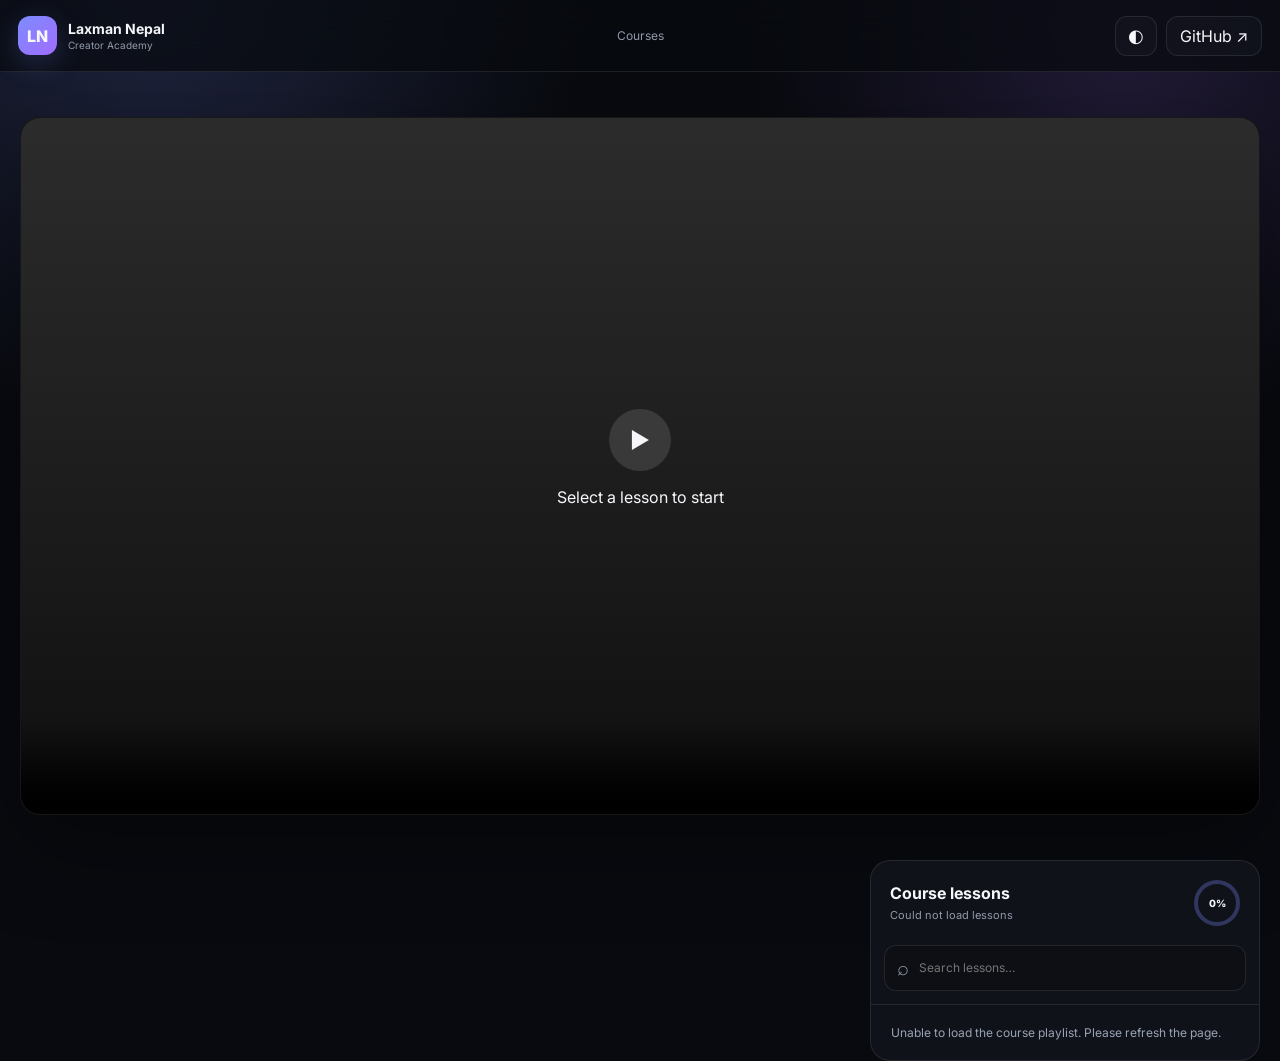
==== course/lesson.html @ 3e5ac353 "Add dedicated course lesson player page" ====
<!doctype html><html lang="en"><head><meta charset="utf-8"><meta name="viewport" content="width=device-width,initial-scale=1"><meta name="theme-color" content="#080a0f"><title>YouTube Creator Course — Laxman Nepal</title><link rel="preconnect" href="https://fonts.googleapis.com"><link rel="preconnect" href="https://fonts.gstatic.com" crossorigin><link href="https://fonts.googleapis.com/css2?family=Inter:wght@400;500;600;700;800&family=Plus+Jakarta+Sans:wght@600;700;800&display=swap" rel="stylesheet"><link rel="stylesheet" href="style.css"></head><body><header class="topbar"><a class="brand" href="./"><span class="brandmark">LN</span><span><b>Laxman Nepal</b><small>Creator Academy</small></span></a><nav><a href="./">Courses</a></nav><div class="top-actions"><button id="themeBtn" class="icon-btn" aria-label="Toggle theme">◐</button><a class="github" href="https://github.com/LaxmanNepal/Videos" target="_blank" rel="noopener">GitHub ↗</a></div></header><main class="shell"><section class="player-col"><div class="video-wrap"><video id="player" controls playsinline preload="metadata"></video><div id="playerOverlay" class="player-overlay"><div class="play-circle">▶</div><p>Select a lesson to start</p></div></div><div class="lesson-head"><div><span id="lessonNumber" class="pill">LESSON 01</span><h2 id="lessonTitle">Loading…</h2><p id="lessonMeta">YouTube Creator Course</p></div><div class="nav-buttons"><button id="prevBtn" class="nav-btn">← Previous</button><button id="nextBtn" class="nav-btn primary">Next →</button></div></div><div class="course-note"><span>✓</span><div><b>Your progress is saved automatically</b><p>Progress is stored in this browser.</p></div></div></section><section class="layout"><div></div><aside class="playlist"><div class="playlist-top"><div><h3>Course lessons</h3><span id="playlistMeta">Loading…</span></div><div class="progress-ring" id="ring">0%</div></div><label class="search"><span>⌕</span><input id="search" type="search" placeholder="Search lessons…"></label><div id="lessonList" class="lesson-list"></div></aside></section></main><script src="app.js"></script></body></html>
---- course/style.css ----
:root{--bg:#080a0f;--surface:rgba(20,23,31,.72);--surface2:#151923;--text:#f5f7fb;--muted:#929aaa;--line:rgba(255,255,255,.09);--accent:#7c8cff;--accent2:#a16cff;--shadow:0 30px 90px rgba(0,0,0,.35)}*{box-sizing:border-box}html{scroll-behavior:smooth}body{margin:0;background:radial-gradient(circle at 12% 0,rgba(124,140,255,.2),transparent 28%),radial-gradient(circle at 88% 5%,rgba(161,108,255,.16),transparent 25%),var(--bg);color:var(--text);font-family:Inter,system-ui,sans-serif;min-height:100vh}.topbar{height:72px;padding:0 max(18px,calc((100vw - 1380px)/2));display:flex;align-items:center;justify-content:space-between;border-bottom:1px solid var(--line);background:rgba(8,10,15,.72);backdrop-filter:blur(22px);position:sticky;top:0;z-index:20}.brand{display:flex;gap:11px;align-items:center;color:inherit;text-decoration:none}.brandmark{width:39px;height:39px;border-radius:12px;display:grid;place-items:center;font-weight:800;background:linear-gradient(135deg,var(--accent),var(--accent2));box-shadow:0 8px 28px rgba(124,140,255,.22)}.brand b{display:block;font-size:14px}.brand small{display:block;color:var(--muted);font-size:10px;margin-top:2px}.topbar nav{display:flex;gap:28px}.topbar nav a{color:var(--muted);font-size:12px;text-decoration:none}.topbar nav a:hover{color:var(--text)}.top-actions{display:flex;gap:9px;align-items:center}.icon-btn,.github{border:1px solid var(--line);background:var(--surface);color:var(--text);border-radius:12px;padding:9px 13px;text-decoration:none;cursor:pointer}.icon-btn{font-size:18px;width:42px;height:40px;padding:0}.hero-home{min-height:590px;display:grid;place-items:center;position:relative;overflow:hidden}.hero-inner{width:min(1380px,calc(100% - 40px));padding:105px 0 100px;position:relative;z-index:2}.eyebrow,.section-kicker{font-size:10px;letter-spacing:.2em;font-weight:800;color:#aeb7ff}.hero-home h1{font-family:"Plus Jakarta Sans",Inter,sans-serif;font-size:clamp(48px,8vw,88px);line-height:.98;letter-spacing:-.065em;margin:18px 0 22px;max-width:900px}.hero-home h1 span{background:linear-gradient(100deg,#fff,var(--accent),#b78cff);-webkit-background-clip:text;background-clip:text;color:transparent}.hero-home p{font-size:16px;line-height:1.7;color:var(--muted);max-width:650px;margin:0}.hero-actions{display:flex;gap:10px;margin-top:30px}.primary-cta,.secondary-cta{display:inline-flex;align-items:center;justify-content:center;border-radius:13px;padding:13px 18px;text-decoration:none;font-size:12px;font-weight:700}.primary-cta{color:white;background:linear-gradient(135deg,var(--accent),var(--accent2));box-shadow:0 15px 35px rgba(124,140,255,.2)}.secondary-cta{color:var(--text);border:1px solid var(--line);background:var(--surface)}.hero-glow{position:absolute;width:600px;height:600px;border-radius:50%;right:-150px;top:40px;background:radial-gradient(circle,rgba(124,140,255,.16),transparent 68%);filter:blur(8px)}.section{width:min(1380px,calc(100% - 40px));margin:0 auto;padding:85px 0}.section-head{display:flex;justify-content:space-between;gap:20px;align-items:end;margin-bottom:28px}.section h2{font-family:"Plus Jakarta Sans";font-size:32px;letter-spacing:-.04em;margin:9px 0 7px}.section-head p{color:var(--muted);font-size:13px;margin:0}.library-count{padding:13px 16px;border:1px solid var(--line);background:var(--surface);border-radius:14px;text-align:right}.library-count strong{font-size:22px;display:block}.library-count span{font-size:10px;color:var(--muted)}.course-grid{display:grid;grid-template-columns:repeat(3,1fr);gap:16px}.course-card{min-height:280px;padding:22px;border:1px solid var(--line);border-radius:22px;background:linear-gradient(145deg,rgba(25,29,40,.85),rgba(15,17,24,.72));box-shadow:var(--shadow);display:flex;flex-direction:column;justify-content:space-between;overflow:hidden;position:relative}.course-card:before{content:"";position:absolute;width:190px;height:190px;right:-70px;top:-70px;border-radius:50%;background:radial-gradient(circle,rgba(124,140,255,.22),transparent 68%)}.course-icon{width:46px;height:46px;border-radius:14px;display:grid;place-items:center;background:rgba(124,140,255,.12);border:1px solid rgba(124,140,255,.18);font-size:19px}.course-card h3{font-size:20px;margin:18px 0 8px;letter-spacing:-.03em}.course-card p{font-size:12px;color:var(--muted);line-height:1.6;margin:0;max-width:340px}.course-meta{display:flex;justify-content:space-between;align-items:center;margin-top:25px;font-size:10px;color:var(--muted)}.course-link{color:white;text-decoration:none;font-weight:700;padding:9px 12px;border-radius:10px;background:rgba(255,255,255,.07)}.featured{width:min(1380px,calc(100% - 40px));margin:20px auto 80px;padding:55px;border-radius:30px;border:1px solid var(--line);background:linear-gradient(115deg,rgba(124,140,255,.12),rgba(161,108,255,.07) 45%,rgba(255,255,255,.025));display:grid;grid-template-columns:1fr 1fr;gap:50px;align-items:center;overflow:hidden}.featured h2{font-family:"Plus Jakarta Sans";font-size:42px;letter-spacing:-.05em;margin:12px 0}.featured p{color:var(--muted);line-height:1.7;max-width:580px;font-size:13px}.featured-stats{display:flex;gap:20px;margin:22px 0 28px;color:var(--muted);font-size:11px}.featured-stats b{color:var(--text);font-size:17px}.mock-player{aspect-ratio:16/10;border-radius:22px;border:1px solid rgba(255,255,255,.13);background:radial-gradient(circle at 50% 40%,rgba(124,140,255,.18),transparent 32%),#07090d;box-shadow:0 30px 80px rgba(0,0,0,.4);display:flex;flex-direction:column;justify-content:space-between;padding:18px}.mock-top{display:flex;justify-content:space-between;font-size:9px;color:#aeb7ff;letter-spacing:.12em}.mock-play{margin:auto;width:66px;height:66px;border-radius:50%;display:grid;place-items:center;background:rgba(255,255,255,.1);border:1px solid rgba(255,255,255,.18)}.mock-bottom{display:flex;gap:5px}.mock-bottom div{height:3px;background:rgba(255,255,255,.18);border-radius:3px}.mock-bottom div:first-child{width:60%}.mock-bottom div:nth-child(2){width:20%}.mock-bottom div:last-child{width:20%}.about{padding-top:40px}.about-grid{display:grid;grid-template-columns:repeat(3,1fr);gap:15px;margin-top:28px}.about-grid article{padding:22px;border:1px solid var(--line);border-radius:18px;background:var(--surface)}.about-grid b{font-size:12px}.about-grid p{font-size:12px;line-height:1.6;color:var(--muted);margin:9px 0 0}footer{text-align:center;padding:35px;color:#687180;font-size:10px}
/* player view */.shell{width:min(1380px,calc(100% - 40px));margin:auto}.layout{display:grid;grid-template-columns:minmax(0,1fr) 390px;gap:20px;align-items:start}.video-wrap{aspect-ratio:16/9;background:#000;border:1px solid var(--line);border-radius:20px;overflow:hidden;box-shadow:var(--shadow);position:relative}.video-wrap video{width:100%;height:100%;display:block;background:#000}.playlist{position:sticky;top:92px;border:1px solid var(--line);background:var(--surface);backdrop-filter:blur(18px);border-radius:20px;overflow:hidden}.playlist-top{padding:19px;display:flex;justify-content:space-between;align-items:center}.playlist h3{margin:0;font-size:16px}.playlist-top span{font-size:11px;color:var(--muted)}.progress-ring{width:46px;height:46px;border-radius:50%;display:grid;place-items:center;border:4px solid rgba(124,140,255,.3);font-size:10px;font-weight:800}.search{display:flex;align-items:center;gap:8px;margin:0 13px 13px;padding:10px 12px;border:1px solid var(--line);border-radius:12px;background:rgba(0,0,0,.14)}.search span{font-size:20px;color:var(--muted)}.search input{width:100%;border:0;outline:0;background:transparent;color:var(--text);font:inherit;font-size:12px}.lesson-list{max-height:calc(100vh - 250px);overflow:auto;border-top:1px solid var(--line)}.lesson{display:flex;gap:11px;width:100%;padding:13px 15px;text-align:left;border:0;border-bottom:1px solid var(--line);background:transparent;color:var(--text);cursor:pointer}.lesson:hover{background:rgba(255,255,255,.035)}.lesson.active{background:rgba(124,140,255,.1)}.lesson-num{flex:0 0 31px;height:31px;border-radius:9px;background:rgba(255,255,255,.06);display:grid;place-items:center;font-size:10px;color:var(--muted);font-weight:700}.lesson.active .lesson-num{background:linear-gradient(135deg,var(--accent),var(--accent2));color:white}.lesson-copy{min-width:0}.lesson-title{font-size:12px;font-weight:600;line-height:1.4;display:block}.lesson-status{font-size:10px;color:var(--muted);margin-top:4px;display:block}.lesson.done .lesson-status{color:#9fb0ff}.hero,.stats,.lesson-head,.course-note{display:none}.player-col{padding:45px 0}.nav-buttons{display:flex;gap:8px}.nav-btn{border:1px solid var(--line);background:var(--surface);color:var(--text);border-radius:12px;padding:9px 13px;cursor:pointer}.nav-btn.primary{background:linear-gradient(135deg,var(--accent),var(--accent2));border:0}.lesson-head{justify-content:space-between;gap:20px;padding:22px 2px}.pill{font-size:10px;color:#aab3ff;font-weight:800}.lesson-head h2{margin:7px 0 6px;font-size:23px}.lesson-head p,.course-note p{color:var(--muted);font-size:12px}.course-note{gap:12px;padding:15px;border:1px solid var(--line);border-radius:16px;background:var(--surface)}.player-overlay{position:absolute;inset:0;display:grid;place-items:center;align-content:center;background:linear-gradient(180deg,rgba(0,0,0,.15),rgba(0,0,0,.7));pointer-events:none}.player-overlay.hidden{display:none}.play-circle{width:62px;height:62px;border-radius:50%;display:grid;place-items:center;background:rgba(255,255,255,.12);font-size:22px}
body.light{--bg:#f3f5f9;--surface:rgba(255,255,255,.84);--text:#111522;--muted:#697181;--line:rgba(20,25,35,.1);--shadow:0 24px 70px rgba(40,50,80,.12)}body.light .topbar{background:rgba(243,245,249,.78)}body.light .search{background:rgba(0,0,0,.025)}
@media(max-width:900px){.topbar nav{display:none}.course-grid,.about-grid{grid-template-columns:1fr 1fr}.featured{grid-template-columns:1fr;padding:35px}.layout{grid-template-columns:1fr}.playlist{position:static}.lesson-list{max-height:430px}.hero-inner{padding:80px 0}.hero-home h1{font-size:58px}}@media(max-width:600px){.shell,.section,.featured,.hero-inner{width:calc(100% - 20px)}.course-grid,.about-grid{grid-template-columns:1fr}.hero-home{min-height:520px}.hero-home h1{font-size:45px}.hero-home p{font-size:14px}.featured{margin-bottom:45px;padding:25px}.featured h2{font-size:31px}.topbar{padding:0 10px}.github{display:none}.hero-actions{flex-wrap:wrap}.primary-cta,.secondary-cta{flex:1}.player-col{padding-top:20px}.video-wrap{border-radius:14px}.lesson-head{flex-direction:column}.nav-buttons .nav-btn{flex:1}}
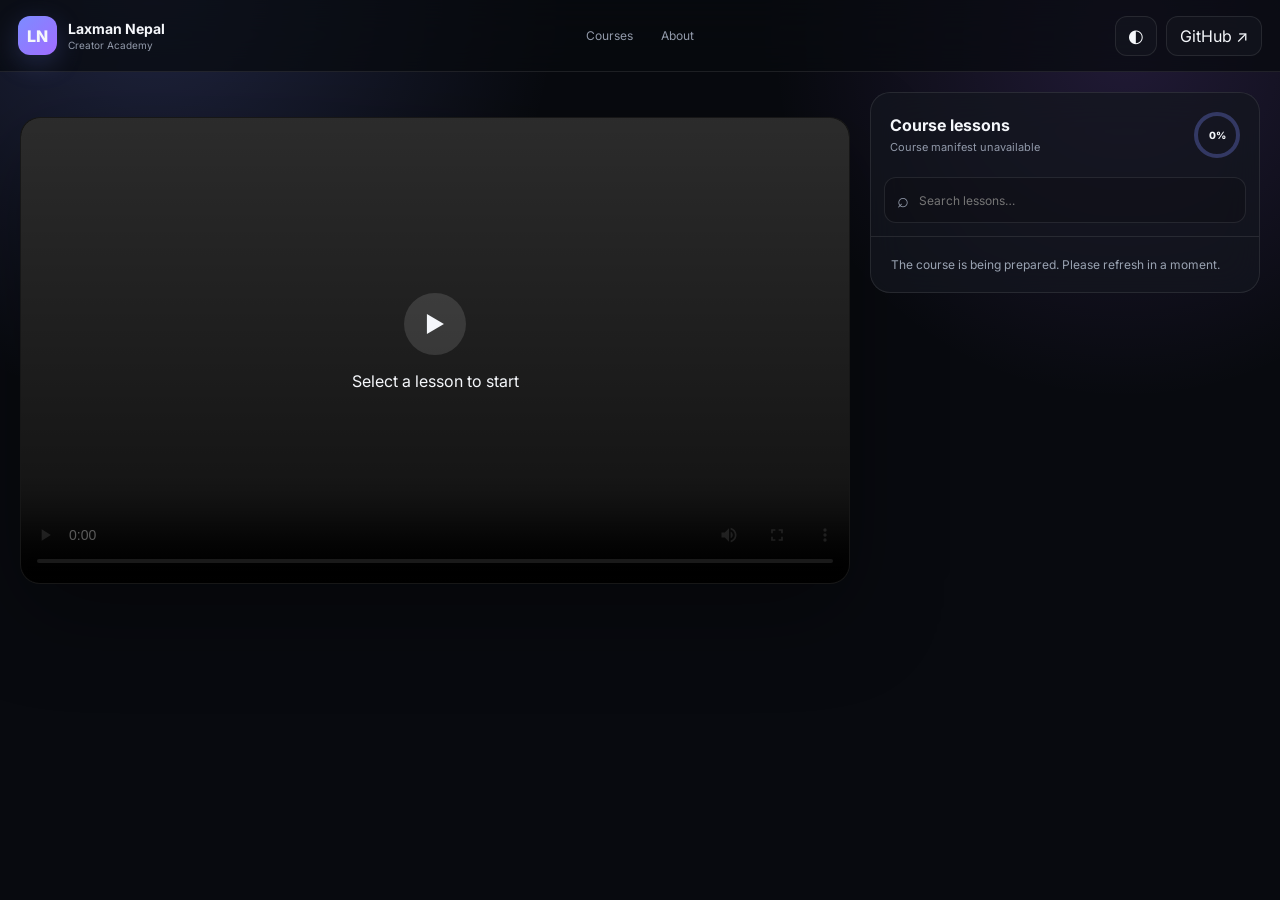
==== commit 1332d4fd: "Fix course lesson page layout" ====
--- a/course/lesson.html
+++ b/course/lesson.html
@@ -1 +1 @@
-<!doctype html><html lang="en"><head><meta charset="utf-8"><meta name="viewport" content="width=device-width,initial-scale=1"><meta name="theme-color" content="#080a0f"><title>YouTube Creator Course — Laxman Nepal</title><link rel="preconnect" href="https://fonts.googleapis.com"><link rel="preconnect" href="https://fonts.gstatic.com" crossorigin><link href="https://fonts.googleapis.com/css2?family=Inter:wght@400;500;600;700;800&family=Plus+Jakarta+Sans:wght@600;700;800&display=swap" rel="stylesheet"><link rel="stylesheet" href="style.css"></head><body><header class="topbar"><a class="brand" href="./"><span class="brandmark">LN</span><span><b>Laxman Nepal</b><small>Creator Academy</small></span></a><nav><a href="./">Courses</a></nav><div class="top-actions"><button id="themeBtn" class="icon-btn" aria-label="Toggle theme">◐</button><a class="github" href="https://github.com/LaxmanNepal/Videos" target="_blank" rel="noopener">GitHub ↗</a></div></header><main class="shell"><section class="player-col"><div class="video-wrap"><video id="player" controls playsinline preload="metadata"></video><div id="playerOverlay" class="player-overlay"><div class="play-circle">▶</div><p>Select a lesson to start</p></div></div><div class="lesson-head"><div><span id="lessonNumber" class="pill">LESSON 01</span><h2 id="lessonTitle">Loading…</h2><p id="lessonMeta">YouTube Creator Course</p></div><div class="nav-buttons"><button id="prevBtn" class="nav-btn">← Previous</button><button id="nextBtn" class="nav-btn primary">Next →</button></div></div><div class="course-note"><span>✓</span><div><b>Your progress is saved automatically</b><p>Progress is stored in this browser.</p></div></div></section><section class="layout"><div></div><aside class="playlist"><div class="playlist-top"><div><h3>Course lessons</h3><span id="playlistMeta">Loading…</span></div><div class="progress-ring" id="ring">0%</div></div><label class="search"><span>⌕</span><input id="search" type="search" placeholder="Search lessons…"></label><div id="lessonList" class="lesson-list"></div></aside></section></main><script src="app.js"></script></body></html>
+<!doctype html><html lang="en"><head><meta charset="utf-8"><meta name="viewport" content="width=device-width,initial-scale=1"><meta name="theme-color" content="#080a0f"><meta name="description" content="Laxman Nepal Creator Academy course lessons."><title>YouTube Creator Course — Laxman Nepal</title><link rel="preconnect" href="https://fonts.googleapis.com"><link rel="preconnect" href="https://fonts.gstatic.com" crossorigin><link href="https://fonts.googleapis.com/css2?family=Inter:wght@400;500;600;700;800&family=Plus+Jakarta+Sans:wght@600;700;800&display=swap" rel="stylesheet"><link rel="stylesheet" href="style.css"></head><body><header class="topbar"><a class="brand" href="./"><span class="brandmark">LN</span><span><b>Laxman Nepal</b><small>Creator Academy</small></span></a><nav><a href="./">Courses</a><a href="./#about">About</a></nav><div class="top-actions"><button id="themeBtn" class="icon-btn" aria-label="Toggle theme">◐</button><a class="github" href="https://github.com/LaxmanNepal/Videos" target="_blank" rel="noopener">GitHub ↗</a></div></header><main class="shell"><section class="layout"><div class="player-col"><div class="video-wrap"><video id="player" controls playsinline preload="metadata"></video><div id="playerOverlay" class="player-overlay"><div class="play-circle">▶</div><p>Select a lesson to start</p></div></div><div class="lesson-head"><div><span id="lessonNumber" class="pill">LESSON 01</span><h2 id="lessonTitle">Loading…</h2><p id="lessonMeta">YouTube Creator Course</p></div><div class="nav-buttons"><button id="prevBtn" class="nav-btn">← Previous</button><button id="nextBtn" class="nav-btn primary">Next →</button></div></div><div class="course-note"><span>✓</span><div><b>Your progress is saved automatically</b><p>Progress is stored in this browser.</p></div></div></div><aside class="playlist"><div class="playlist-top"><div><h3>Course lessons</h3><span id="playlistMeta">Loading…</span></div><div class="progress-ring" id="ring">0%</div></div><label class="search"><span>⌕</span><input id="search" type="search" placeholder="Search lessons…"></label><div id="lessonList" class="lesson-list"></div></aside></section></main><script src="app.js"></script></body></html>
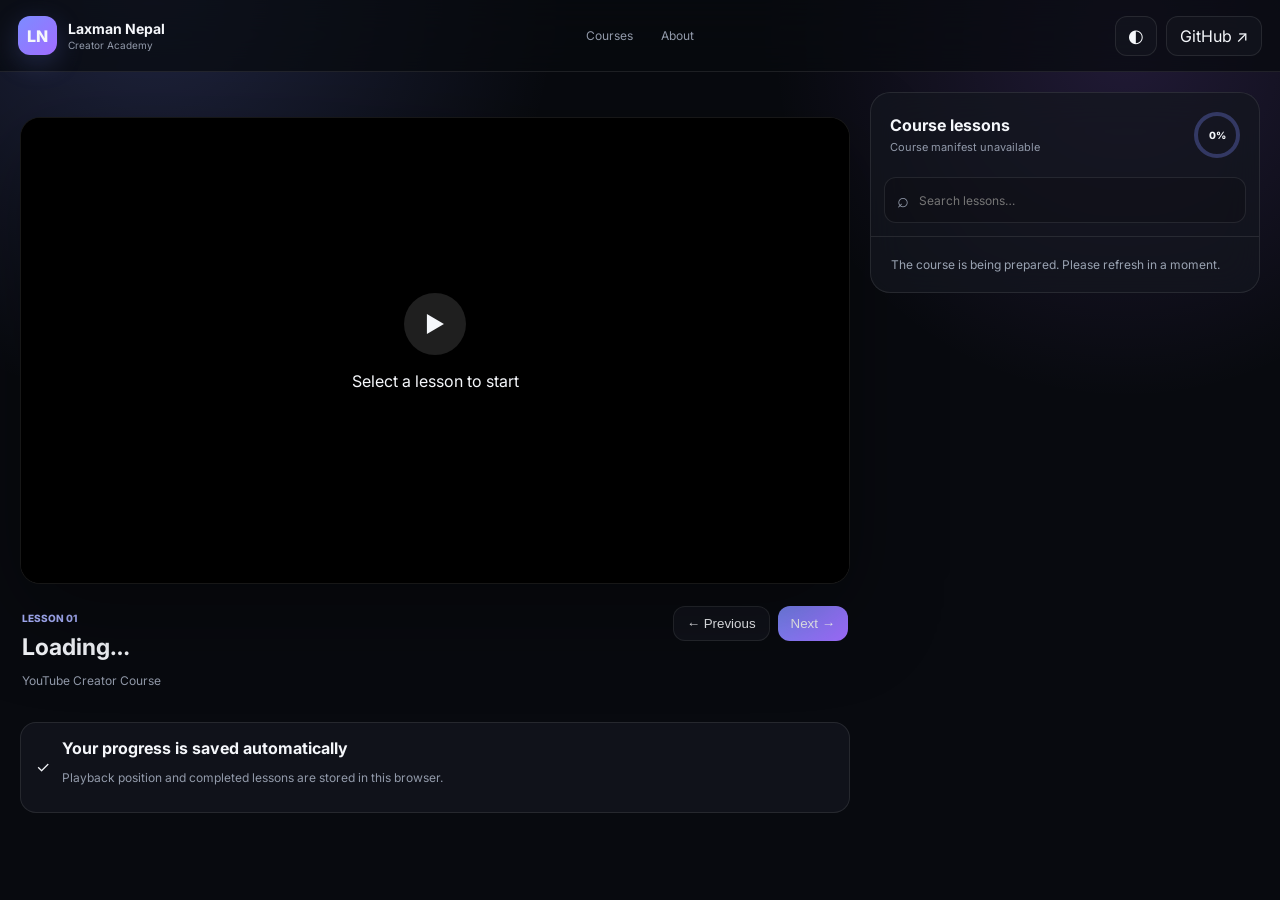
==== commit 39b063a0: "Upgrade course player UI and controls" ====
--- a/course/lesson.html
+++ b/course/lesson.html
@@ -1 +1,59 @@
-<!doctype html><html lang="en"><head><meta charset="utf-8"><meta name="viewport" content="width=device-width,initial-scale=1"><meta name="theme-color" content="#080a0f"><meta name="description" content="Laxman Nepal Creator Academy course lessons."><title>YouTube Creator Course — Laxman Nepal</title><link rel="preconnect" href="https://fonts.googleapis.com"><link rel="preconnect" href="https://fonts.gstatic.com" crossorigin><link href="https://fonts.googleapis.com/css2?family=Inter:wght@400;500;600;700;800&family=Plus+Jakarta+Sans:wght@600;700;800&display=swap" rel="stylesheet"><link rel="stylesheet" href="style.css"></head><body><header class="topbar"><a class="brand" href="./"><span class="brandmark">LN</span><span><b>Laxman Nepal</b><small>Creator Academy</small></span></a><nav><a href="./">Courses</a><a href="./#about">About</a></nav><div class="top-actions"><button id="themeBtn" class="icon-btn" aria-label="Toggle theme">◐</button><a class="github" href="https://github.com/LaxmanNepal/Videos" target="_blank" rel="noopener">GitHub ↗</a></div></header><main class="shell"><section class="layout"><div class="player-col"><div class="video-wrap"><video id="player" controls playsinline preload="metadata"></video><div id="playerOverlay" class="player-overlay"><div class="play-circle">▶</div><p>Select a lesson to start</p></div></div><div class="lesson-head"><div><span id="lessonNumber" class="pill">LESSON 01</span><h2 id="lessonTitle">Loading…</h2><p id="lessonMeta">YouTube Creator Course</p></div><div class="nav-buttons"><button id="prevBtn" class="nav-btn">← Previous</button><button id="nextBtn" class="nav-btn primary">Next →</button></div></div><div class="course-note"><span>✓</span><div><b>Your progress is saved automatically</b><p>Progress is stored in this browser.</p></div></div></div><aside class="playlist"><div class="playlist-top"><div><h3>Course lessons</h3><span id="playlistMeta">Loading…</span></div><div class="progress-ring" id="ring">0%</div></div><label class="search"><span>⌕</span><input id="search" type="search" placeholder="Search lessons…"></label><div id="lessonList" class="lesson-list"></div></aside></section></main><script src="app.js"></script></body></html>+<!doctype html>
+<html lang="en">
+<head>
+<meta charset="utf-8">
+<meta name="viewport" content="width=device-width,initial-scale=1">
+<meta name="theme-color" content="#080a0f">
+<meta name="description" content="Laxman Nepal Creator Academy course lessons.">
+<title>YouTube Creator Course — Laxman Nepal</title>
+<link rel="preconnect" href="https://fonts.googleapis.com">
+<link rel="preconnect" href="https://fonts.gstatic.com" crossorigin>
+<link href="https://fonts.googleapis.com/css2?family=Inter:wght@400;500;600;700;800&family=Plus+Jakarta+Sans:wght@600;700;800&display=swap" rel="stylesheet">
+<link rel="stylesheet" href="style.css">
+</head>
+<body>
+<header class="topbar">
+  <a class="brand" href="./"><span class="brandmark">LN</span><span><b>Laxman Nepal</b><small>Creator Academy</small></span></a>
+  <nav><a href="./">Courses</a><a href="./#about">About</a></nav>
+  <div class="top-actions"><button id="themeBtn" class="icon-btn" aria-label="Toggle theme">◐</button><a class="github" href="https://github.com/LaxmanNepal/Videos" target="_blank" rel="noopener">GitHub ↗</a></div>
+</header>
+
+<main class="shell">
+<section class="layout">
+  <div class="player-col">
+    <div class="video-wrap" id="videoWrap">
+      <video id="player" playsinline preload="metadata"></video>
+      <div id="playerOverlay" class="player-overlay"><div class="play-circle">▶</div><p>Select a lesson to start</p></div>
+      <div class="video-toast" id="videoToast"></div>
+      <div class="video-controls" id="videoControls">
+        <button class="control-btn" id="playBtn" aria-label="Play or pause">▶</button>
+        <span class="time-display" id="timeDisplay">0:00 / 0:00</span>
+        <input class="seek" id="seek" type="range" min="0" max="1000" value="0" aria-label="Video progress">
+        <button class="control-btn" id="muteBtn" aria-label="Mute">🔊</button>
+        <button class="control-btn" id="speedBtn" aria-label="Playback speed">1×</button>
+        <button class="control-btn" id="pipBtn" aria-label="Picture in picture">▣</button>
+        <button class="control-btn" id="theaterBtn" aria-label="Theater mode">▭</button>
+        <button class="control-btn" id="fullscreenBtn" aria-label="Fullscreen">⛶</button>
+      </div>
+      <div class="speed-menu" id="speedMenu" role="menu">
+        <button data-speed="0.75">0.75×</button><button data-speed="1">1×</button><button data-speed="1.25">1.25×</button><button data-speed="1.5">1.5×</button><button data-speed="1.75">1.75×</button><button data-speed="2">2×</button>
+      </div>
+    </div>
+
+    <div class="lesson-head">
+      <div><span id="lessonNumber" class="pill">LESSON 01</span><h2 id="lessonTitle">Loading…</h2><p id="lessonMeta">YouTube Creator Course</p></div>
+      <div class="nav-buttons"><button id="prevBtn" class="nav-btn">← Previous</button><button id="nextBtn" class="nav-btn primary">Next →</button></div>
+    </div>
+    <div class="course-note"><span>✓</span><div><b>Your progress is saved automatically</b><p>Playback position and completed lessons are stored in this browser.</p></div></div>
+  </div>
+
+  <aside class="playlist">
+    <div class="playlist-top"><div><h3>Course lessons</h3><span id="playlistMeta">Loading…</span></div><div class="progress-ring" id="ring">0%</div></div>
+    <label class="search"><span>⌕</span><input id="search" type="search" placeholder="Search lessons…"></label>
+    <div id="lessonList" class="lesson-list"></div>
+  </aside>
+</section>
+</main>
+<script src="app.js"></script>
+</body>
+</html>
--- a/course/style.css
+++ b/course/style.css
@@ -1,4 +1 @@
-:root{--bg:#080a0f;--surface:rgba(20,23,31,.72);--surface2:#151923;--text:#f5f7fb;--muted:#929aaa;--line:rgba(255,255,255,.09);--accent:#7c8cff;--accent2:#a16cff;--shadow:0 30px 90px rgba(0,0,0,.35)}*{box-sizing:border-box}html{scroll-behavior:smooth}body{margin:0;background:radial-gradient(circle at 12% 0,rgba(124,140,255,.2),transparent 28%),radial-gradient(circle at 88% 5%,rgba(161,108,255,.16),transparent 25%),var(--bg);color:var(--text);font-family:Inter,system-ui,sans-serif;min-height:100vh}.topbar{height:72px;padding:0 max(18px,calc((100vw - 1380px)/2));display:flex;align-items:center;justify-content:space-between;border-bottom:1px solid var(--line);background:rgba(8,10,15,.72);backdrop-filter:blur(22px);position:sticky;top:0;z-index:20}.brand{display:flex;gap:11px;align-items:center;color:inherit;text-decoration:none}.brandmark{width:39px;height:39px;border-radius:12px;display:grid;place-items:center;font-weight:800;background:linear-gradient(135deg,var(--accent),var(--accent2));box-shadow:0 8px 28px rgba(124,140,255,.22)}.brand b{display:block;font-size:14px}.brand small{display:block;color:var(--muted);font-size:10px;margin-top:2px}.topbar nav{display:flex;gap:28px}.topbar nav a{color:var(--muted);font-size:12px;text-decoration:none}.topbar nav a:hover{color:var(--text)}.top-actions{display:flex;gap:9px;align-items:center}.icon-btn,.github{border:1px solid var(--line);background:var(--surface);color:var(--text);border-radius:12px;padding:9px 13px;text-decoration:none;cursor:pointer}.icon-btn{font-size:18px;width:42px;height:40px;padding:0}.hero-home{min-height:590px;display:grid;place-items:center;position:relative;overflow:hidden}.hero-inner{width:min(1380px,calc(100% - 40px));padding:105px 0 100px;position:relative;z-index:2}.eyebrow,.section-kicker{font-size:10px;letter-spacing:.2em;font-weight:800;color:#aeb7ff}.hero-home h1{font-family:"Plus Jakarta Sans",Inter,sans-serif;font-size:clamp(48px,8vw,88px);line-height:.98;letter-spacing:-.065em;margin:18px 0 22px;max-width:900px}.hero-home h1 span{background:linear-gradient(100deg,#fff,var(--accent),#b78cff);-webkit-background-clip:text;background-clip:text;color:transparent}.hero-home p{font-size:16px;line-height:1.7;color:var(--muted);max-width:650px;margin:0}.hero-actions{display:flex;gap:10px;margin-top:30px}.primary-cta,.secondary-cta{display:inline-flex;align-items:center;justify-content:center;border-radius:13px;padding:13px 18px;text-decoration:none;font-size:12px;font-weight:700}.primary-cta{color:white;background:linear-gradient(135deg,var(--accent),var(--accent2));box-shadow:0 15px 35px rgba(124,140,255,.2)}.secondary-cta{color:var(--text);border:1px solid var(--line);background:var(--surface)}.hero-glow{position:absolute;width:600px;height:600px;border-radius:50%;right:-150px;top:40px;background:radial-gradient(circle,rgba(124,140,255,.16),transparent 68%);filter:blur(8px)}.section{width:min(1380px,calc(100% - 40px));margin:0 auto;padding:85px 0}.section-head{display:flex;justify-content:space-between;gap:20px;align-items:end;margin-bottom:28px}.section h2{font-family:"Plus Jakarta Sans";font-size:32px;letter-spacing:-.04em;margin:9px 0 7px}.section-head p{color:var(--muted);font-size:13px;margin:0}.library-count{padding:13px 16px;border:1px solid var(--line);background:var(--surface);border-radius:14px;text-align:right}.library-count strong{font-size:22px;display:block}.library-count span{font-size:10px;color:var(--muted)}.course-grid{display:grid;grid-template-columns:repeat(3,1fr);gap:16px}.course-card{min-height:280px;padding:22px;border:1px solid var(--line);border-radius:22px;background:linear-gradient(145deg,rgba(25,29,40,.85),rgba(15,17,24,.72));box-shadow:var(--shadow);display:flex;flex-direction:column;justify-content:space-between;overflow:hidden;position:relative}.course-card:before{content:"";position:absolute;width:190px;height:190px;right:-70px;top:-70px;border-radius:50%;background:radial-gradient(circle,rgba(124,140,255,.22),transparent 68%)}.course-icon{width:46px;height:46px;border-radius:14px;display:grid;place-items:center;background:rgba(124,140,255,.12);border:1px solid rgba(124,140,255,.18);font-size:19px}.course-card h3{font-size:20px;margin:18px 0 8px;letter-spacing:-.03em}.course-card p{font-size:12px;color:var(--muted);line-height:1.6;margin:0;max-width:340px}.course-meta{display:flex;justify-content:space-between;align-items:center;margin-top:25px;font-size:10px;color:var(--muted)}.course-link{color:white;text-decoration:none;font-weight:700;padding:9px 12px;border-radius:10px;background:rgba(255,255,255,.07)}.featured{width:min(1380px,calc(100% - 40px));margin:20px auto 80px;padding:55px;border-radius:30px;border:1px solid var(--line);background:linear-gradient(115deg,rgba(124,140,255,.12),rgba(161,108,255,.07) 45%,rgba(255,255,255,.025));display:grid;grid-template-columns:1fr 1fr;gap:50px;align-items:center;overflow:hidden}.featured h2{font-family:"Plus Jakarta Sans";font-size:42px;letter-spacing:-.05em;margin:12px 0}.featured p{color:var(--muted);line-height:1.7;max-width:580px;font-size:13px}.featured-stats{display:flex;gap:20px;margin:22px 0 28px;color:var(--muted);font-size:11px}.featured-stats b{color:var(--text);font-size:17px}.mock-player{aspect-ratio:16/10;border-radius:22px;border:1px solid rgba(255,255,255,.13);background:radial-gradient(circle at 50% 40%,rgba(124,140,255,.18),transparent 32%),#07090d;box-shadow:0 30px 80px rgba(0,0,0,.4);display:flex;flex-direction:column;justify-content:space-between;padding:18px}.mock-top{display:flex;justify-content:space-between;font-size:9px;color:#aeb7ff;letter-spacing:.12em}.mock-play{margin:auto;width:66px;height:66px;border-radius:50%;display:grid;place-items:center;background:rgba(255,255,255,.1);border:1px solid rgba(255,255,255,.18)}.mock-bottom{display:flex;gap:5px}.mock-bottom div{height:3px;background:rgba(255,255,255,.18);border-radius:3px}.mock-bottom div:first-child{width:60%}.mock-bottom div:nth-child(2){width:20%}.mock-bottom div:last-child{width:20%}.about{padding-top:40px}.about-grid{display:grid;grid-template-columns:repeat(3,1fr);gap:15px;margin-top:28px}.about-grid article{padding:22px;border:1px solid var(--line);border-radius:18px;background:var(--surface)}.about-grid b{font-size:12px}.about-grid p{font-size:12px;line-height:1.6;color:var(--muted);margin:9px 0 0}footer{text-align:center;padding:35px;color:#687180;font-size:10px}
-/* player view */.shell{width:min(1380px,calc(100% - 40px));margin:auto}.layout{display:grid;grid-template-columns:minmax(0,1fr) 390px;gap:20px;align-items:start}.video-wrap{aspect-ratio:16/9;background:#000;border:1px solid var(--line);border-radius:20px;overflow:hidden;box-shadow:var(--shadow);position:relative}.video-wrap video{width:100%;height:100%;display:block;background:#000}.playlist{position:sticky;top:92px;border:1px solid var(--line);background:var(--surface);backdrop-filter:blur(18px);border-radius:20px;overflow:hidden}.playlist-top{padding:19px;display:flex;justify-content:space-between;align-items:center}.playlist h3{margin:0;font-size:16px}.playlist-top span{font-size:11px;color:var(--muted)}.progress-ring{width:46px;height:46px;border-radius:50%;display:grid;place-items:center;border:4px solid rgba(124,140,255,.3);font-size:10px;font-weight:800}.search{display:flex;align-items:center;gap:8px;margin:0 13px 13px;padding:10px 12px;border:1px solid var(--line);border-radius:12px;background:rgba(0,0,0,.14)}.search span{font-size:20px;color:var(--muted)}.search input{width:100%;border:0;outline:0;background:transparent;color:var(--text);font:inherit;font-size:12px}.lesson-list{max-height:calc(100vh - 250px);overflow:auto;border-top:1px solid var(--line)}.lesson{display:flex;gap:11px;width:100%;padding:13px 15px;text-align:left;border:0;border-bottom:1px solid var(--line);background:transparent;color:var(--text);cursor:pointer}.lesson:hover{background:rgba(255,255,255,.035)}.lesson.active{background:rgba(124,140,255,.1)}.lesson-num{flex:0 0 31px;height:31px;border-radius:9px;background:rgba(255,255,255,.06);display:grid;place-items:center;font-size:10px;color:var(--muted);font-weight:700}.lesson.active .lesson-num{background:linear-gradient(135deg,var(--accent),var(--accent2));color:white}.lesson-copy{min-width:0}.lesson-title{font-size:12px;font-weight:600;line-height:1.4;display:block}.lesson-status{font-size:10px;color:var(--muted);margin-top:4px;display:block}.lesson.done .lesson-status{color:#9fb0ff}.hero,.stats,.lesson-head,.course-note{display:none}.player-col{padding:45px 0}.nav-buttons{display:flex;gap:8px}.nav-btn{border:1px solid var(--line);background:var(--surface);color:var(--text);border-radius:12px;padding:9px 13px;cursor:pointer}.nav-btn.primary{background:linear-gradient(135deg,var(--accent),var(--accent2));border:0}.lesson-head{justify-content:space-between;gap:20px;padding:22px 2px}.pill{font-size:10px;color:#aab3ff;font-weight:800}.lesson-head h2{margin:7px 0 6px;font-size:23px}.lesson-head p,.course-note p{color:var(--muted);font-size:12px}.course-note{gap:12px;padding:15px;border:1px solid var(--line);border-radius:16px;background:var(--surface)}.player-overlay{position:absolute;inset:0;display:grid;place-items:center;align-content:center;background:linear-gradient(180deg,rgba(0,0,0,.15),rgba(0,0,0,.7));pointer-events:none}.player-overlay.hidden{display:none}.play-circle{width:62px;height:62px;border-radius:50%;display:grid;place-items:center;background:rgba(255,255,255,.12);font-size:22px}
-body.light{--bg:#f3f5f9;--surface:rgba(255,255,255,.84);--text:#111522;--muted:#697181;--line:rgba(20,25,35,.1);--shadow:0 24px 70px rgba(40,50,80,.12)}body.light .topbar{background:rgba(243,245,249,.78)}body.light .search{background:rgba(0,0,0,.025)}
-@media(max-width:900px){.topbar nav{display:none}.course-grid,.about-grid{grid-template-columns:1fr 1fr}.featured{grid-template-columns:1fr;padding:35px}.layout{grid-template-columns:1fr}.playlist{position:static}.lesson-list{max-height:430px}.hero-inner{padding:80px 0}.hero-home h1{font-size:58px}}@media(max-width:600px){.shell,.section,.featured,.hero-inner{width:calc(100% - 20px)}.course-grid,.about-grid{grid-template-columns:1fr}.hero-home{min-height:520px}.hero-home h1{font-size:45px}.hero-home p{font-size:14px}.featured{margin-bottom:45px;padding:25px}.featured h2{font-size:31px}.topbar{padding:0 10px}.github{display:none}.hero-actions{flex-wrap:wrap}.primary-cta,.secondary-cta{flex:1}.player-col{padding-top:20px}.video-wrap{border-radius:14px}.lesson-head{flex-direction:column}.nav-buttons .nav-btn{flex:1}}
+:root{--bg:#080a0f;--surface:rgba(20,23,31,.72);--surface2:#151923;--text:#f5f7fb;--muted:#929aaa;--line:rgba(255,255,255,.09);--accent:#7c8cff;--accent2:#a16cff;--shadow:0 30px 90px rgba(0,0,0,.35)}*{box-sizing:border-box}html{scroll-behavior:smooth}body{margin:0;background:radial-gradient(circle at 12% 0,rgba(124,140,255,.2),transparent 28%),radial-gradient(circle at 88% 5%,rgba(161,108,255,.16),transparent 25%),var(--bg);color:var(--text);font-family:Inter,system-ui,sans-serif;min-height:100vh}.topbar{height:72px;padding:0 max(18px,calc((100vw - 1380px)/2));display:flex;align-items:center;justify-content:space-between;border-bottom:1px solid var(--line);background:rgba(8,10,15,.72);backdrop-filter:blur(22px);position:sticky;top:0;z-index:20}.brand{display:flex;gap:11px;align-items:center;color:inherit;text-decoration:none}.brandmark{width:39px;height:39px;border-radius:12px;display:grid;place-items:center;font-weight:800;background:linear-gradient(135deg,var(--accent),var(--accent2));box-shadow:0 8px 28px rgba(124,140,255,.22)}.brand b{display:block;font-size:14px}.brand small{display:block;color:var(--muted);font-size:10px;margin-top:2px}.topbar nav{display:flex;gap:28px}.topbar nav a{color:var(--muted);font-size:12px;text-decoration:none}.topbar nav a:hover{color:var(--text)}.top-actions{display:flex;gap:9px;align-items:center}.icon-btn,.github{border:1px solid var(--line);background:var(--surface);color:var(--text);border-radius:12px;padding:9px 13px;text-decoration:none;cursor:pointer}.icon-btn{font-size:18px;width:42px;height:40px;padding:0}.hero-home{min-height:590px;display:grid;place-items:center;position:relative;overflow:hidden}.hero-inner{width:min(1380px,calc(100% - 40px));padding:105px 0 100px;position:relative;z-index:2}.eyebrow,.section-kicker{font-size:10px;letter-spacing:.2em;font-weight:800;color:#aeb7ff}.hero-home h1{font-family:"Plus Jakarta Sans",Inter,sans-serif;font-size:clamp(48px,8vw,88px);line-height:.98;letter-spacing:-.065em;margin:18px 0 22px;max-width:900px}.hero-home h1 span{background:linear-gradient(100deg,#fff,var(--accent),#b78cff);-webkit-background-clip:text;background-clip:text;color:transparent}.hero-home p{font-size:16px;line-height:1.7;color:var(--muted);max-width:650px;margin:0}.hero-actions{display:flex;gap:10px;margin-top:30px}.primary-cta,.secondary-cta{display:inline-flex;align-items:center;justify-content:center;border-radius:13px;padding:13px 18px;text-decoration:none;font-size:12px;font-weight:700}.primary-cta{color:white;background:linear-gradient(135deg,var(--accent),var(--accent2));box-shadow:0 15px 35px rgba(124,140,255,.2)}.secondary-cta{color:var(--text);border:1px solid var(--line);background:var(--surface)}.hero-glow{position:absolute;width:600px;height:600px;border-radius:50%;right:-150px;top:40px;background:radial-gradient(circle,rgba(124,140,255,.16),transparent 68%);filter:blur(8px)}.section{width:min(1380px,calc(100% - 40px));margin:0 auto;padding:85px 0}.section-head{display:flex;justify-content:space-between;gap:20px;align-items:end;margin-bottom:28px}.section h2{font-family:"Plus Jakarta Sans";font-size:32px;letter-spacing:-.04em;margin:9px 0 7px}.section-head p{color:var(--muted);font-size:13px;margin:0}.library-count{padding:13px 16px;border:1px solid var(--line);background:var(--surface);border-radius:14px;text-align:right}.library-count strong{font-size:22px;display:block}.library-count span{font-size:10px;color:var(--muted)}.course-grid{display:grid;grid-template-columns:repeat(3,1fr);gap:16px}.course-card{min-height:280px;padding:22px;border:1px solid var(--line);border-radius:22px;background:linear-gradient(145deg,rgba(25,29,40,.85),rgba(15,17,24,.72));box-shadow:var(--shadow);display:flex;flex-direction:column;justify-content:space-between;overflow:hidden;position:relative}.course-card:before{content:"";position:absolute;width:190px;height:190px;right:-70px;top:-70px;border-radius:50%;background:radial-gradient(circle,rgba(124,140,255,.22),transparent 68%)}.course-icon{width:46px;height:46px;border-radius:14px;display:grid;place-items:center;background:rgba(124,140,255,.12);border:1px solid rgba(124,140,255,.18);font-size:19px}.course-card h3{font-size:20px;margin:18px 0 8px;letter-spacing:-.03em}.course-card p{font-size:12px;color:var(--muted);line-height:1.6;margin:0;max-width:340px}.course-meta{display:flex;justify-content:space-between;align-items:center;margin-top:25px;font-size:10px;color:var(--muted)}.course-link{color:white;text-decoration:none;font-weight:700;padding:9px 12px;border-radius:10px;background:rgba(255,255,255,.07)}.featured{width:min(1380px,calc(100% - 40px));margin:20px auto 80px;padding:55px;border-radius:30px;border:1px solid var(--line);background:linear-gradient(115deg,rgba(124,140,255,.12),rgba(161,108,255,.07) 45%,rgba(255,255,255,.025));display:grid;grid-template-columns:1fr 1fr;gap:50px;align-items:center;overflow:hidden}.featured h2{font-family:"Plus Jakarta Sans";font-size:42px;letter-spacing:-.05em;margin:12px 0}.featured p{color:var(--muted);line-height:1.7;max-width:580px;font-size:13px}.featured-stats{display:flex;gap:20px;margin:22px 0 28px;color:var(--muted);font-size:11px}.featured-stats b{color:var(--text);font-size:17px}.mock-player{aspect-ratio:16/10;border-radius:22px;border:1px solid rgba(255,255,255,.13);background:radial-gradient(circle at 50% 40%,rgba(124,140,255,.18),transparent 32%),#07090d;box-shadow:0 30px 80px rgba(0,0,0,.4);display:flex;flex-direction:column;justify-content:space-between;padding:18px}.mock-top{display:flex;justify-content:space-between;font-size:9px;color:#aeb7ff;letter-spacing:.12em}.mock-play{margin:auto;width:66px;height:66px;border-radius:50%;display:grid;place-items:center;background:rgba(255,255,255,.1);border:1px solid rgba(255,255,255,.18)}.mock-bottom{display:flex;gap:5px}.mock-bottom div{height:3px;background:rgba(255,255,255,.18);border-radius:3px}.mock-bottom div:first-child{width:60%}.mock-bottom div:nth-child(2){width:20%}.mock-bottom div:last-child{width:20%}.about{padding-top:40px}.about-grid{display:grid;grid-template-columns:repeat(3,1fr);gap:15px;margin-top:28px}.about-grid article{padding:22px;border:1px solid var(--line);border-radius:18px;background:var(--surface)}.about-grid b{font-size:12px}.about-grid p{font-size:12px;line-height:1.6;color:var(--muted);margin:9px 0 0}footer{text-align:center;padding:35px;color:#687180;font-size:10px}.shell{width:min(1380px,calc(100% - 40px));margin:auto}.layout{display:grid;grid-template-columns:minmax(0,1fr) 390px;gap:20px;align-items:start}.player-col{padding:45px 0}.video-wrap{aspect-ratio:16/9;background:#000;border:1px solid var(--line);border-radius:20px;overflow:hidden;box-shadow:var(--shadow);position:relative}.video-wrap video{width:100%;height:100%;display:block;background:#000}.playlist{position:sticky;top:92px;border:1px solid var(--line);background:var(--surface);backdrop-filter:blur(18px);border-radius:20px;overflow:hidden}.playlist-top{padding:19px;display:flex;justify-content:space-between;align-items:center}.playlist h3{margin:0;font-size:16px}.playlist-top span{font-size:11px;color:var(--muted)}.progress-ring{width:46px;height:46px;border-radius:50%;display:grid;place-items:center;border:4px solid rgba(124,140,255,.3);font-size:10px;font-weight:800}.search{display:flex;align-items:center;gap:8px;margin:0 13px 13px;padding:10px 12px;border:1px solid var(--line);border-radius:12px;background:rgba(0,0,0,.14)}.search span{font-size:20px;color:var(--muted)}.search input{width:100%;border:0;outline:0;background:transparent;color:var(--text);font:inherit;font-size:12px}.lesson-list{max-height:calc(100vh - 250px);overflow:auto;border-top:1px solid var(--line)}.lesson{display:flex;gap:11px;width:100%;padding:13px 15px;text-align:left;border:0;border-bottom:1px solid var(--line);background:transparent;color:var(--text);cursor:pointer}.lesson:hover{background:rgba(255,255,255,.035)}.lesson.active{background:rgba(124,140,255,.1)}.lesson-num{flex:0 0 31px;height:31px;border-radius:9px;background:rgba(255,255,255,.06);display:grid;place-items:center;font-size:10px;color:var(--muted);font-weight:700}.lesson.active .lesson-num{background:linear-gradient(135deg,var(--accent),var(--accent2));color:white}.lesson-copy{min-width:0}.lesson-title{font-size:12px;font-weight:600;line-height:1.4;display:block}.lesson-status{font-size:10px;color:var(--muted);margin-top:4px;display:block}.lesson.done .lesson-status{color:#9fb0ff}.lesson-head{display:flex;justify-content:space-between;align-items:flex-start;gap:20px;padding:22px 2px}.pill{font-size:10px;color:#aab3ff;font-weight:800}.lesson-head h2{margin:7px 0 6px;font-size:23px}.lesson-head p,.course-note p{color:var(--muted);font-size:12px}.course-note{display:flex;gap:12px;padding:15px;border:1px solid var(--line);border-radius:16px;background:var(--surface);align-items:center}.nav-buttons{display:flex;gap:8px}.nav-btn{border:1px solid var(--line);background:var(--surface);color:var(--text);border-radius:12px;padding:9px 13px;cursor:pointer}.nav-btn.primary{background:linear-gradient(135deg,var(--accent),var(--accent2));border:0}.player-overlay{position:absolute;inset:0;display:grid;place-items:center;align-content:center;background:linear-gradient(180deg,rgba(0,0,0,.15),rgba(0,0,0,.7));pointer-events:none}.player-overlay.hidden{display:none}.play-circle{width:62px;height:62px;border-radius:50%;display:grid;place-items:center;background:rgba(255,255,255,.12);font-size:22px}body.light{--bg:#f3f5f9;--surface:rgba(255,255,255,.84);--text:#111522;--muted:#697181;--line:rgba(20,25,35,.1);--shadow:0 24px 70px rgba(40,50,80,.12)}body.light .topbar{background:rgba(243,245,249,.78)}body.light .search{background:rgba(0,0,0,.025)}@media(max-width:900px){.topbar nav{display:none}.course-grid,.about-grid{grid-template-columns:1fr 1fr}.featured{grid-template-columns:1fr;padding:35px}.layout{grid-template-columns:1fr}.playlist{position:static}.lesson-list{max-height:430px}.hero-inner{padding:80px 0}.hero-home h1{font-size:58px}}@media(max-width:600px){.shell,.section,.featured,.hero-inner{width:calc(100% - 20px)}.course-grid,.about-grid{grid-template-columns:1fr}.hero-home{min-height:520px}.hero-home h1{font-size:45px}.hero-home p{font-size:14px}.featured{margin-bottom:45px;padding:25px}.featured h2{font-size:31px}.topbar{padding:0 10px}.github{display:none}.hero-actions{flex-wrap:wrap}.primary-cta,.secondary-cta{flex:1}.player-col{padding-top:20px}.video-wrap{border-radius:14px}.lesson-head{flex-direction:column}.nav-buttons{width:100%}.nav-buttons .nav-btn{flex:1}}
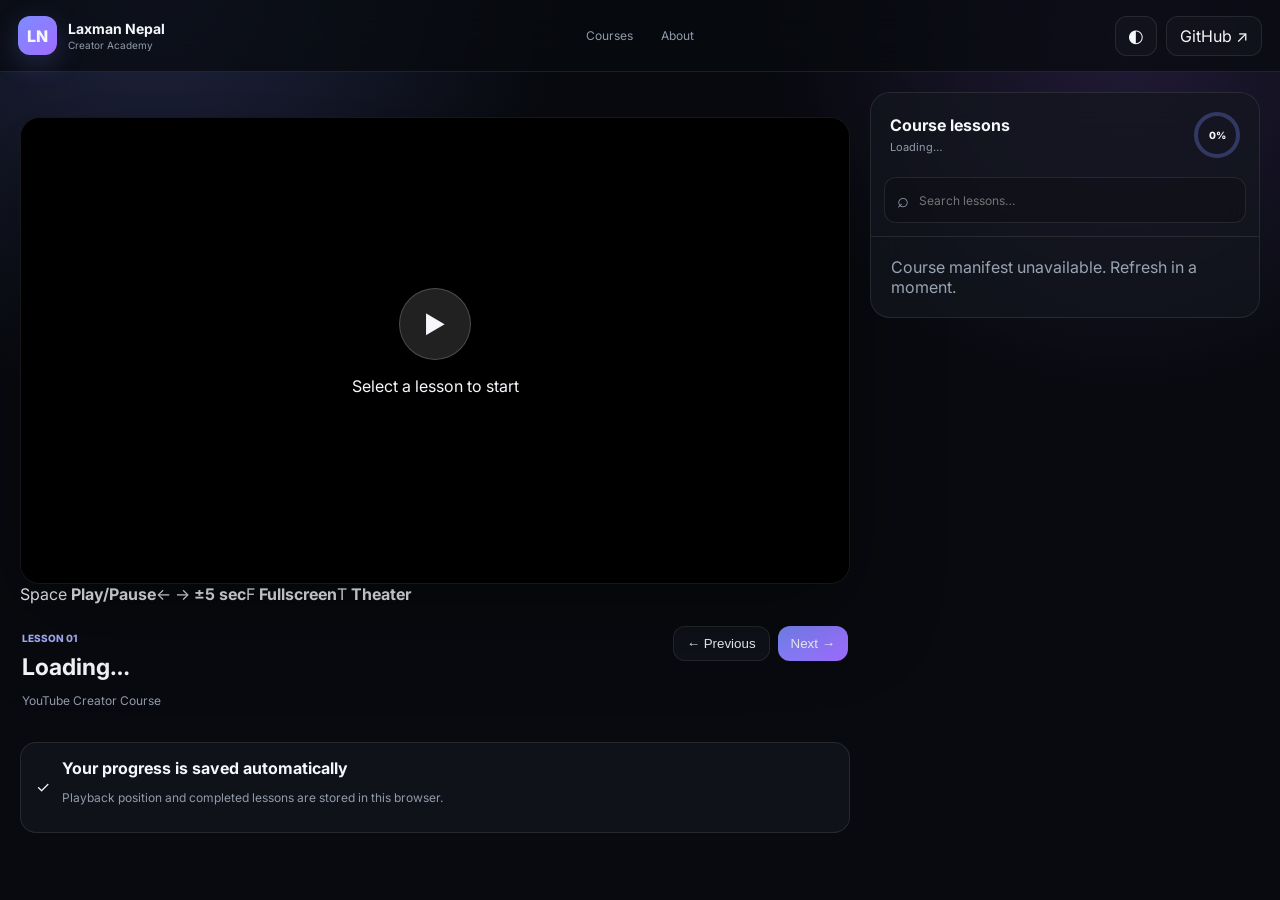
==== commit d3d00ddc: "Polish course player controls" ====
--- a/course/lesson.html
+++ b/course/lesson.html
@@ -10,6 +10,7 @@
 <link rel="preconnect" href="https://fonts.gstatic.com" crossorigin>
 <link href="https://fonts.googleapis.com/css2?family=Inter:wght@400;500;600;700;800&family=Plus+Jakarta+Sans:wght@600;700;800&display=swap" rel="stylesheet">
 <link rel="stylesheet" href="style.css">
+<link rel="stylesheet" href="player.css">
 </head>
 <body>
 <header class="topbar">
@@ -17,16 +18,18 @@
   <nav><a href="./">Courses</a><a href="./#about">About</a></nav>
   <div class="top-actions"><button id="themeBtn" class="icon-btn" aria-label="Toggle theme">◐</button><a class="github" href="https://github.com/LaxmanNepal/Videos" target="_blank" rel="noopener">GitHub ↗</a></div>
 </header>
-
 <main class="shell">
 <section class="layout">
   <div class="player-col">
     <div class="video-wrap" id="videoWrap">
       <video id="player" playsinline preload="metadata"></video>
       <div id="playerOverlay" class="player-overlay"><div class="play-circle">▶</div><p>Select a lesson to start</p></div>
+      <div class="skip-hint" id="skipHint"></div>
       <div class="video-toast" id="videoToast"></div>
       <div class="video-controls" id="videoControls">
         <button class="control-btn" id="playBtn" aria-label="Play or pause">▶</button>
+        <button class="control-btn seek-btn" id="back10Btn" aria-label="Back 10 seconds">↶<small>10</small></button>
+        <button class="control-btn seek-btn" id="forward10Btn" aria-label="Forward 10 seconds">↷<small>10</small></button>
         <span class="time-display" id="timeDisplay">0:00 / 0:00</span>
         <input class="seek" id="seek" type="range" min="0" max="1000" value="0" aria-label="Video progress">
         <button class="control-btn" id="muteBtn" aria-label="Mute">🔊</button>
@@ -39,14 +42,13 @@
         <button data-speed="0.75">0.75×</button><button data-speed="1">1×</button><button data-speed="1.25">1.25×</button><button data-speed="1.5">1.5×</button><button data-speed="1.75">1.75×</button><button data-speed="2">2×</button>
       </div>
     </div>
-
+    <div class="player-shortcuts"><span>Space <b>Play/Pause</b></span><span>← → <b>±5 sec</b></span><span>F <b>Fullscreen</b></span><span>T <b>Theater</b></span></div>
     <div class="lesson-head">
       <div><span id="lessonNumber" class="pill">LESSON 01</span><h2 id="lessonTitle">Loading…</h2><p id="lessonMeta">YouTube Creator Course</p></div>
       <div class="nav-buttons"><button id="prevBtn" class="nav-btn">← Previous</button><button id="nextBtn" class="nav-btn primary">Next →</button></div>
     </div>
     <div class="course-note"><span>✓</span><div><b>Your progress is saved automatically</b><p>Playback position and completed lessons are stored in this browser.</p></div></div>
   </div>
-
   <aside class="playlist">
     <div class="playlist-top"><div><h3>Course lessons</h3><span id="playlistMeta">Loading…</span></div><div class="progress-ring" id="ring">0%</div></div>
     <label class="search"><span>⌕</span><input id="search" type="search" placeholder="Search lessons…"></label>
@@ -54,6 +56,6 @@
   </aside>
 </section>
 </main>
-<script src="app.js"></script>
+<script src="app.js"></script><script src="player-upgrade.js"></script>
 </body>
 </html>
--- a/course/style.css
+++ b/course/style.css
@@ -1 +1 @@
-:root{--bg:#080a0f;--surface:rgba(20,23,31,.72);--surface2:#151923;--text:#f5f7fb;--muted:#929aaa;--line:rgba(255,255,255,.09);--accent:#7c8cff;--accent2:#a16cff;--shadow:0 30px 90px rgba(0,0,0,.35)}*{box-sizing:border-box}html{scroll-behavior:smooth}body{margin:0;background:radial-gradient(circle at 12% 0,rgba(124,140,255,.2),transparent 28%),radial-gradient(circle at 88% 5%,rgba(161,108,255,.16),transparent 25%),var(--bg);color:var(--text);font-family:Inter,system-ui,sans-serif;min-height:100vh}.topbar{height:72px;padding:0 max(18px,calc((100vw - 1380px)/2));display:flex;align-items:center;justify-content:space-between;border-bottom:1px solid var(--line);background:rgba(8,10,15,.72);backdrop-filter:blur(22px);position:sticky;top:0;z-index:20}.brand{display:flex;gap:11px;align-items:center;color:inherit;text-decoration:none}.brandmark{width:39px;height:39px;border-radius:12px;display:grid;place-items:center;font-weight:800;background:linear-gradient(135deg,var(--accent),var(--accent2));box-shadow:0 8px 28px rgba(124,140,255,.22)}.brand b{display:block;font-size:14px}.brand small{display:block;color:var(--muted);font-size:10px;margin-top:2px}.topbar nav{display:flex;gap:28px}.topbar nav a{color:var(--muted);font-size:12px;text-decoration:none}.topbar nav a:hover{color:var(--text)}.top-actions{display:flex;gap:9px;align-items:center}.icon-btn,.github{border:1px solid var(--line);background:var(--surface);color:var(--text);border-radius:12px;padding:9px 13px;text-decoration:none;cursor:pointer}.icon-btn{font-size:18px;width:42px;height:40px;padding:0}.hero-home{min-height:590px;display:grid;place-items:center;position:relative;overflow:hidden}.hero-inner{width:min(1380px,calc(100% - 40px));padding:105px 0 100px;position:relative;z-index:2}.eyebrow,.section-kicker{font-size:10px;letter-spacing:.2em;font-weight:800;color:#aeb7ff}.hero-home h1{font-family:"Plus Jakarta Sans",Inter,sans-serif;font-size:clamp(48px,8vw,88px);line-height:.98;letter-spacing:-.065em;margin:18px 0 22px;max-width:900px}.hero-home h1 span{background:linear-gradient(100deg,#fff,var(--accent),#b78cff);-webkit-background-clip:text;background-clip:text;color:transparent}.hero-home p{font-size:16px;line-height:1.7;color:var(--muted);max-width:650px;margin:0}.hero-actions{display:flex;gap:10px;margin-top:30px}.primary-cta,.secondary-cta{display:inline-flex;align-items:center;justify-content:center;border-radius:13px;padding:13px 18px;text-decoration:none;font-size:12px;font-weight:700}.primary-cta{color:white;background:linear-gradient(135deg,var(--accent),var(--accent2));box-shadow:0 15px 35px rgba(124,140,255,.2)}.secondary-cta{color:var(--text);border:1px solid var(--line);background:var(--surface)}.hero-glow{position:absolute;width:600px;height:600px;border-radius:50%;right:-150px;top:40px;background:radial-gradient(circle,rgba(124,140,255,.16),transparent 68%);filter:blur(8px)}.section{width:min(1380px,calc(100% - 40px));margin:0 auto;padding:85px 0}.section-head{display:flex;justify-content:space-between;gap:20px;align-items:end;margin-bottom:28px}.section h2{font-family:"Plus Jakarta Sans";font-size:32px;letter-spacing:-.04em;margin:9px 0 7px}.section-head p{color:var(--muted);font-size:13px;margin:0}.library-count{padding:13px 16px;border:1px solid var(--line);background:var(--surface);border-radius:14px;text-align:right}.library-count strong{font-size:22px;display:block}.library-count span{font-size:10px;color:var(--muted)}.course-grid{display:grid;grid-template-columns:repeat(3,1fr);gap:16px}.course-card{min-height:280px;padding:22px;border:1px solid var(--line);border-radius:22px;background:linear-gradient(145deg,rgba(25,29,40,.85),rgba(15,17,24,.72));box-shadow:var(--shadow);display:flex;flex-direction:column;justify-content:space-between;overflow:hidden;position:relative}.course-card:before{content:"";position:absolute;width:190px;height:190px;right:-70px;top:-70px;border-radius:50%;background:radial-gradient(circle,rgba(124,140,255,.22),transparent 68%)}.course-icon{width:46px;height:46px;border-radius:14px;display:grid;place-items:center;background:rgba(124,140,255,.12);border:1px solid rgba(124,140,255,.18);font-size:19px}.course-card h3{font-size:20px;margin:18px 0 8px;letter-spacing:-.03em}.course-card p{font-size:12px;color:var(--muted);line-height:1.6;margin:0;max-width:340px}.course-meta{display:flex;justify-content:space-between;align-items:center;margin-top:25px;font-size:10px;color:var(--muted)}.course-link{color:white;text-decoration:none;font-weight:700;padding:9px 12px;border-radius:10px;background:rgba(255,255,255,.07)}.featured{width:min(1380px,calc(100% - 40px));margin:20px auto 80px;padding:55px;border-radius:30px;border:1px solid var(--line);background:linear-gradient(115deg,rgba(124,140,255,.12),rgba(161,108,255,.07) 45%,rgba(255,255,255,.025));display:grid;grid-template-columns:1fr 1fr;gap:50px;align-items:center;overflow:hidden}.featured h2{font-family:"Plus Jakarta Sans";font-size:42px;letter-spacing:-.05em;margin:12px 0}.featured p{color:var(--muted);line-height:1.7;max-width:580px;font-size:13px}.featured-stats{display:flex;gap:20px;margin:22px 0 28px;color:var(--muted);font-size:11px}.featured-stats b{color:var(--text);font-size:17px}.mock-player{aspect-ratio:16/10;border-radius:22px;border:1px solid rgba(255,255,255,.13);background:radial-gradient(circle at 50% 40%,rgba(124,140,255,.18),transparent 32%),#07090d;box-shadow:0 30px 80px rgba(0,0,0,.4);display:flex;flex-direction:column;justify-content:space-between;padding:18px}.mock-top{display:flex;justify-content:space-between;font-size:9px;color:#aeb7ff;letter-spacing:.12em}.mock-play{margin:auto;width:66px;height:66px;border-radius:50%;display:grid;place-items:center;background:rgba(255,255,255,.1);border:1px solid rgba(255,255,255,.18)}.mock-bottom{display:flex;gap:5px}.mock-bottom div{height:3px;background:rgba(255,255,255,.18);border-radius:3px}.mock-bottom div:first-child{width:60%}.mock-bottom div:nth-child(2){width:20%}.mock-bottom div:last-child{width:20%}.about{padding-top:40px}.about-grid{display:grid;grid-template-columns:repeat(3,1fr);gap:15px;margin-top:28px}.about-grid article{padding:22px;border:1px solid var(--line);border-radius:18px;background:var(--surface)}.about-grid b{font-size:12px}.about-grid p{font-size:12px;line-height:1.6;color:var(--muted);margin:9px 0 0}footer{text-align:center;padding:35px;color:#687180;font-size:10px}.shell{width:min(1380px,calc(100% - 40px));margin:auto}.layout{display:grid;grid-template-columns:minmax(0,1fr) 390px;gap:20px;align-items:start}.player-col{padding:45px 0}.video-wrap{aspect-ratio:16/9;background:#000;border:1px solid var(--line);border-radius:20px;overflow:hidden;box-shadow:var(--shadow);position:relative}.video-wrap video{width:100%;height:100%;display:block;background:#000}.playlist{position:sticky;top:92px;border:1px solid var(--line);background:var(--surface);backdrop-filter:blur(18px);border-radius:20px;overflow:hidden}.playlist-top{padding:19px;display:flex;justify-content:space-between;align-items:center}.playlist h3{margin:0;font-size:16px}.playlist-top span{font-size:11px;color:var(--muted)}.progress-ring{width:46px;height:46px;border-radius:50%;display:grid;place-items:center;border:4px solid rgba(124,140,255,.3);font-size:10px;font-weight:800}.search{display:flex;align-items:center;gap:8px;margin:0 13px 13px;padding:10px 12px;border:1px solid var(--line);border-radius:12px;background:rgba(0,0,0,.14)}.search span{font-size:20px;color:var(--muted)}.search input{width:100%;border:0;outline:0;background:transparent;color:var(--text);font:inherit;font-size:12px}.lesson-list{max-height:calc(100vh - 250px);overflow:auto;border-top:1px solid var(--line)}.lesson{display:flex;gap:11px;width:100%;padding:13px 15px;text-align:left;border:0;border-bottom:1px solid var(--line);background:transparent;color:var(--text);cursor:pointer}.lesson:hover{background:rgba(255,255,255,.035)}.lesson.active{background:rgba(124,140,255,.1)}.lesson-num{flex:0 0 31px;height:31px;border-radius:9px;background:rgba(255,255,255,.06);display:grid;place-items:center;font-size:10px;color:var(--muted);font-weight:700}.lesson.active .lesson-num{background:linear-gradient(135deg,var(--accent),var(--accent2));color:white}.lesson-copy{min-width:0}.lesson-title{font-size:12px;font-weight:600;line-height:1.4;display:block}.lesson-status{font-size:10px;color:var(--muted);margin-top:4px;display:block}.lesson.done .lesson-status{color:#9fb0ff}.lesson-head{display:flex;justify-content:space-between;align-items:flex-start;gap:20px;padding:22px 2px}.pill{font-size:10px;color:#aab3ff;font-weight:800}.lesson-head h2{margin:7px 0 6px;font-size:23px}.lesson-head p,.course-note p{color:var(--muted);font-size:12px}.course-note{display:flex;gap:12px;padding:15px;border:1px solid var(--line);border-radius:16px;background:var(--surface);align-items:center}.nav-buttons{display:flex;gap:8px}.nav-btn{border:1px solid var(--line);background:var(--surface);color:var(--text);border-radius:12px;padding:9px 13px;cursor:pointer}.nav-btn.primary{background:linear-gradient(135deg,var(--accent),var(--accent2));border:0}.player-overlay{position:absolute;inset:0;display:grid;place-items:center;align-content:center;background:linear-gradient(180deg,rgba(0,0,0,.15),rgba(0,0,0,.7));pointer-events:none}.player-overlay.hidden{display:none}.play-circle{width:62px;height:62px;border-radius:50%;display:grid;place-items:center;background:rgba(255,255,255,.12);font-size:22px}body.light{--bg:#f3f5f9;--surface:rgba(255,255,255,.84);--text:#111522;--muted:#697181;--line:rgba(20,25,35,.1);--shadow:0 24px 70px rgba(40,50,80,.12)}body.light .topbar{background:rgba(243,245,249,.78)}body.light .search{background:rgba(0,0,0,.025)}@media(max-width:900px){.topbar nav{display:none}.course-grid,.about-grid{grid-template-columns:1fr 1fr}.featured{grid-template-columns:1fr;padding:35px}.layout{grid-template-columns:1fr}.playlist{position:static}.lesson-list{max-height:430px}.hero-inner{padding:80px 0}.hero-home h1{font-size:58px}}@media(max-width:600px){.shell,.section,.featured,.hero-inner{width:calc(100% - 20px)}.course-grid,.about-grid{grid-template-columns:1fr}.hero-home{min-height:520px}.hero-home h1{font-size:45px}.hero-home p{font-size:14px}.featured{margin-bottom:45px;padding:25px}.featured h2{font-size:31px}.topbar{padding:0 10px}.github{display:none}.hero-actions{flex-wrap:wrap}.primary-cta,.secondary-cta{flex:1}.player-col{padding-top:20px}.video-wrap{border-radius:14px}.lesson-head{flex-direction:column}.nav-buttons{width:100%}.nav-buttons .nav-btn{flex:1}}+:root{--bg:#080a0f;--surface:rgba(20,23,31,.72);--surface2:#151923;--text:#f5f7fb;--muted:#929aaa;--line:rgba(255,255,255,.09);--accent:#7c8cff;--accent2:#a16cff;--shadow:0 30px 90px rgba(0,0,0,.35)}*{box-sizing:border-box}html{scroll-behavior:smooth}body{margin:0;background:radial-gradient(circle at 12% 0,rgba(124,140,255,.2),transparent 28%),radial-gradient(circle at 88% 5%,rgba(161,108,255,.16),transparent 25%),var(--bg);color:var(--text);font-family:Inter,system-ui,sans-serif;min-height:100vh}.topbar{height:72px;padding:0 max(18px,calc((100vw - 1380px)/2));display:flex;align-items:center;justify-content:space-between;border-bottom:1px solid var(--line);background:rgba(8,10,15,.72);backdrop-filter:blur(22px);position:sticky;top:0;z-index:20}.brand{display:flex;gap:11px;align-items:center;color:inherit;text-decoration:none}.brandmark{width:39px;height:39px;border-radius:12px;display:grid;place-items:center;font-weight:800;background:linear-gradient(135deg,var(--accent),var(--accent2));box-shadow:0 8px 28px rgba(124,140,255,.22)}.brand b{display:block;font-size:14px}.brand small{display:block;color:var(--muted);font-size:10px;margin-top:2px}.topbar nav{display:flex;gap:28px}.topbar nav a{color:var(--muted);font-size:12px;text-decoration:none}.topbar nav a:hover{color:var(--text)}.top-actions{display:flex;gap:9px;align-items:center}.icon-btn,.github{border:1px solid var(--line);background:var(--surface);color:var(--text);border-radius:12px;padding:9px 13px;text-decoration:none;cursor:pointer}.icon-btn{font-size:18px;width:42px;height:40px;padding:0}.hero-home{min-height:590px;display:grid;place-items:center;position:relative;overflow:hidden}.hero-inner{width:min(1380px,calc(100% - 40px));padding:105px 0 100px;position:relative;z-index:2}.eyebrow,.section-kicker{font-size:10px;letter-spacing:.2em;font-weight:800;color:#aeb7ff}.hero-home h1{font-family:"Plus Jakarta Sans",Inter,sans-serif;font-size:clamp(48px,8vw,88px);line-height:.98;letter-spacing:-.065em;margin:18px 0 22px;max-width:900px}.hero-home h1 span{background:linear-gradient(100deg,#fff,var(--accent),#b78cff);-webkit-background-clip:text;background-clip:text;color:transparent}.hero-home p{font-size:16px;line-height:1.7;color:var(--muted);max-width:650px;margin:0}.hero-actions{display:flex;gap:10px;margin-top:30px}.primary-cta,.secondary-cta{display:inline-flex;align-items:center;justify-content:center;border-radius:13px;padding:13px 18px;text-decoration:none;font-size:12px;font-weight:700}.primary-cta{color:white;background:linear-gradient(135deg,var(--accent),var(--accent2));box-shadow:0 15px 35px rgba(124,140,255,.2)}.secondary-cta{color:var(--text);border:1px solid var(--line);background:var(--surface)}.hero-glow{position:absolute;width:600px;height:600px;border-radius:50%;right:-150px;top:40px;background:radial-gradient(circle,rgba(124,140,255,.16),transparent 68%);filter:blur(8px)}.section{width:min(1380px,calc(100% - 40px));margin:0 auto;padding:85px 0}.section-head{display:flex;justify-content:space-between;gap:20px;align-items:end;margin-bottom:28px}.section h2{font-family:"Plus Jakarta Sans";font-size:32px;letter-spacing:-.04em;margin:9px 0 7px}.section-head p{color:var(--muted);font-size:13px;margin:0}.library-count{padding:13px 16px;border:1px solid var(--line);background:var(--surface);border-radius:14px;text-align:right}.library-count strong{font-size:22px;display:block}.library-count span{font-size:10px;color:var(--muted)}.course-grid{display:grid;grid-template-columns:repeat(3,1fr);gap:16px}.course-card{min-height:280px;padding:22px;border:1px solid var(--line);border-radius:22px;background:linear-gradient(145deg,rgba(25,29,40,.85),rgba(15,17,24,.72));box-shadow:var(--shadow);display:flex;flex-direction:column;justify-content:space-between;overflow:hidden;position:relative}.course-card:before{content:"";position:absolute;width:190px;height:190px;right:-70px;top:-70px;border-radius:50%;background:radial-gradient(circle,rgba(124,140,255,.22),transparent 68%)}.course-icon{width:46px;height:46px;border-radius:14px;display:grid;place-items:center;background:rgba(124,140,255,.12);border:1px solid rgba(124,140,255,.18);font-size:19px}.course-card h3{font-size:20px;margin:18px 0 8px;letter-spacing:-.03em}.course-card p{font-size:12px;color:var(--muted);line-height:1.6;margin:0;max-width:340px}.course-meta{display:flex;justify-content:space-between;align-items:center;margin-top:25px;font-size:10px;color:var(--muted)}.course-link{color:white;text-decoration:none;font-weight:700;padding:9px 12px;border-radius:10px;background:rgba(255,255,255,.07)}.featured{width:min(1380px,calc(100% - 40px));margin:20px auto 80px;padding:55px;border-radius:30px;border:1px solid var(--line);background:linear-gradient(115deg,rgba(124,140,255,.12),rgba(161,108,255,.07) 45%,rgba(255,255,255,.025));display:grid;grid-template-columns:1fr 1fr;gap:50px;align-items:center;overflow:hidden}.featured h2{font-family:"Plus Jakarta Sans";font-size:42px;letter-spacing:-.05em;margin:12px 0}.featured p{color:var(--muted);line-height:1.7;max-width:580px;font-size:13px}.featured-stats{display:flex;gap:20px;margin:22px 0 28px;color:var(--muted);font-size:11px}.featured-stats b{color:var(--text);font-size:17px}.mock-player{aspect-ratio:16/10;border-radius:22px;border:1px solid rgba(255,255,255,.13);background:radial-gradient(circle at 50% 40%,rgba(124,140,255,.18),transparent 32%),#07090d;box-shadow:0 30px 80px rgba(0,0,0,.4);display:flex;flex-direction:column;justify-content:space-between;padding:18px}.mock-top{display:flex;justify-content:space-between;font-size:9px;color:#aeb7ff;letter-spacing:.12em}.mock-play{margin:auto;width:66px;height:66px;border-radius:50%;display:grid;place-items:center;background:rgba(255,255,255,.1);border:1px solid rgba(255,255,255,.18)}.mock-bottom{display:flex;gap:5px}.mock-bottom div{height:3px;background:rgba(255,255,255,.18);border-radius:3px}.mock-bottom div:first-child{width:60%}.mock-bottom div:nth-child(2){width:20%}.mock-bottom div:last-child{width:20%}.about{padding-top:40px}.about-grid{display:grid;grid-template-columns:repeat(3,1fr);gap:15px;margin-top:28px}.about-grid article{padding:22px;border:1px solid var(--line);border-radius:18px;background:var(--surface)}.about-grid b{font-size:12px}.about-grid p{font-size:12px;line-height:1.6;color:var(--muted);margin:9px 0 0}footer{text-align:center;padding:35px;color:#687180;font-size:10px}.shell{width:min(1380px,calc(100% - 40px));margin:auto}.layout{display:grid;grid-template-columns:minmax(0,1fr) 390px;gap:20px;align-items:start}.player-col{padding:45px 0}.video-wrap{aspect-ratio:16/9;background:#000;border:1px solid var(--line);border-radius:20px;overflow:hidden;box-shadow:var(--shadow);position:relative}.video-wrap.theater{position:fixed;z-index:100;inset:0;width:100vw;height:100vh;max-width:none;aspect-ratio:auto;border-radius:0;background:#000}.video-wrap.theater video{object-fit:contain}.video-wrap video{width:100%;height:100%;display:block;background:#000;cursor:pointer}.playlist{position:sticky;top:92px;border:1px solid var(--line);background:var(--surface);backdrop-filter:blur(18px);border-radius:20px;overflow:hidden}.playlist-top{padding:19px;display:flex;justify-content:space-between;align-items:center}.playlist h3{margin:0;font-size:16px}.playlist-top span{font-size:11px;color:var(--muted)}.progress-ring{width:46px;height:46px;border-radius:50%;display:grid;place-items:center;border:4px solid rgba(124,140,255,.3);font-size:10px;font-weight:800}.search{display:flex;align-items:center;gap:8px;margin:0 13px 13px;padding:10px 12px;border:1px solid var(--line);border-radius:12px;background:rgba(0,0,0,.14)}.search span{font-size:20px;color:var(--muted)}.search input{width:100%;border:0;outline:0;background:transparent;color:var(--text);font:inherit;font-size:12px}.lesson-list{max-height:calc(100vh - 250px);overflow:auto;border-top:1px solid var(--line)}.lesson{display:flex;gap:11px;width:100%;padding:13px 15px;text-align:left;border:0;border-bottom:1px solid var(--line);background:transparent;color:var(--text);cursor:pointer}.lesson:hover{background:rgba(255,255,255,.035)}.lesson.active{background:rgba(124,140,255,.1)}.lesson-num{flex:0 0 31px;height:31px;border-radius:9px;background:rgba(255,255,255,.06);display:grid;place-items:center;font-size:10px;color:var(--muted);font-weight:700}.lesson.active .lesson-num{background:linear-gradient(135deg,var(--accent),var(--accent2));color:white}.lesson-copy{min-width:0}.lesson-title{font-size:12px;font-weight:600;line-height:1.4;display:block}.lesson-status{font-size:10px;color:var(--muted);margin-top:4px;display:block}.lesson.done .lesson-status{color:#9fb0ff}.lesson-head{display:flex;justify-content:space-between;align-items:flex-start;gap:20px;padding:22px 2px}.pill{font-size:10px;color:#aab3ff;font-weight:800}.lesson-head h2{margin:7px 0 6px;font-size:23px}.lesson-head p,.course-note p{color:var(--muted);font-size:12px}.course-note{display:flex;gap:12px;padding:15px;border:1px solid var(--line);border-radius:16px;background:var(--surface);align-items:center}.nav-buttons{display:flex;gap:8px}.nav-btn{border:1px solid var(--line);background:var(--surface);color:var(--text);border-radius:12px;padding:9px 13px;cursor:pointer}.nav-btn:disabled{opacity:.4;cursor:not-allowed}.nav-btn.primary{background:linear-gradient(135deg,var(--accent),var(--accent2));border:0}.player-overlay{position:absolute;inset:0;display:grid;place-items:center;align-content:center;background:linear-gradient(180deg,rgba(0,0,0,.15),rgba(0,0,0,.7));pointer-events:auto;cursor:pointer}.player-overlay.hidden{display:none}.play-circle{width:72px;height:72px;border-radius:50%;display:grid;place-items:center;background:rgba(255,255,255,.13);border:1px solid rgba(255,255,255,.2);font-size:24px;box-shadow:0 12px 45px rgba(0,0,0,.3)}.video-controls{position:absolute;left:0;right:0;bottom:0;display:flex;align-items:center;gap:8px;padding:38px 14px 12px;background:linear-gradient(transparent,rgba(0,0,0,.88));opacity:1;transition:opacity .2s}.video-wrap:not(.controls-visible) .video-controls{opacity:0}.control-btn{border:0;background:rgba(255,255,255,.09);color:#fff;width:34px;height:32px;border-radius:9px;cursor:pointer;font-size:13px;display:grid;place-items:center}.control-btn:hover{background:rgba(255,255,255,.18)}.time-display{font-variant-numeric:tabular-nums;color:#fff;font-size:10px;white-space:nowrap}.seek{appearance:none;height:4px;flex:1;min-width:70px;border-radius:5px;background:rgba(255,255,255,.25);accent-color:#9aa6ff;cursor:pointer}.speed-menu{position:absolute;right:54px;bottom:58px;display:none;flex-direction:column;min-width:90px;padding:6px;border:1px solid rgba(255,255,255,.12);border-radius:12px;background:rgba(15,17,24,.95);backdrop-filter:blur(18px);z-index:5}.speed-menu.open{display:flex}.speed-menu button{border:0;background:transparent;color:#fff;padding:8px;text-align:left;border-radius:8px;cursor:pointer;font-size:11px}.speed-menu button:hover{background:rgba(255,255,255,.1)}.video-toast{position:absolute;left:50%;top:50%;transform:translate(-50%,-50%) scale(.95);padding:9px 13px;border-radius:12px;background:rgba(0,0,0,.72);color:#fff;font-size:12px;opacity:0;pointer-events:none;transition:.18s;z-index:6}.video-toast.show{opacity:1;transform:translate(-50%,-50%) scale(1)}body.light{--bg:#f3f5f9;--surface:rgba(255,255,255,.84);--text:#111522;--muted:#697181;--line:rgba(20,25,35,.1);--shadow:0 24px 70px rgba(40,50,80,.12)}body.light .topbar{background:rgba(243,245,249,.78)}body.light .search{background:rgba(0,0,0,.025)}@media(max-width:900px){.topbar nav{display:none}.course-grid,.about-grid{grid-template-columns:1fr 1fr}.featured{grid-template-columns:1fr;padding:35px}.layout{grid-template-columns:1fr}.playlist{position:static}.lesson-list{max-height:430px}.hero-inner{padding:80px 0}.hero-home h1{font-size:58px}.video-controls{gap:5px;padding-left:8px;padding-right:8px}.control-btn{width:31px;height:30px}.time-display{display:none}}@media(max-width:600px){.shell,.section,.featured,.hero-inner{width:calc(100% - 20px)}.course-grid,.about-grid{grid-template-columns:1fr}.hero-home{min-height:520px}.hero-home h1{font-size:45px}.hero-home p{font-size:14px}.featured{margin-bottom:45px;padding:25px}.featured h2{font-size:31px}.topbar{padding:0 10px}.github{display:none}.hero-actions{flex-wrap:wrap}.primary-cta,.secondary-cta{flex:1}.player-col{padding-top:20px}.video-wrap{border-radius:14px}.lesson-head{flex-direction:column}.nav-buttons{width:100%}.nav-buttons .nav-btn{flex:1}.video-controls{padding-bottom:8px}.control-btn{width:29px;height:28px;font-size:12px}.seek{min-width:40px}.speed-menu{right:40px}.course-note{font-size:11px}}
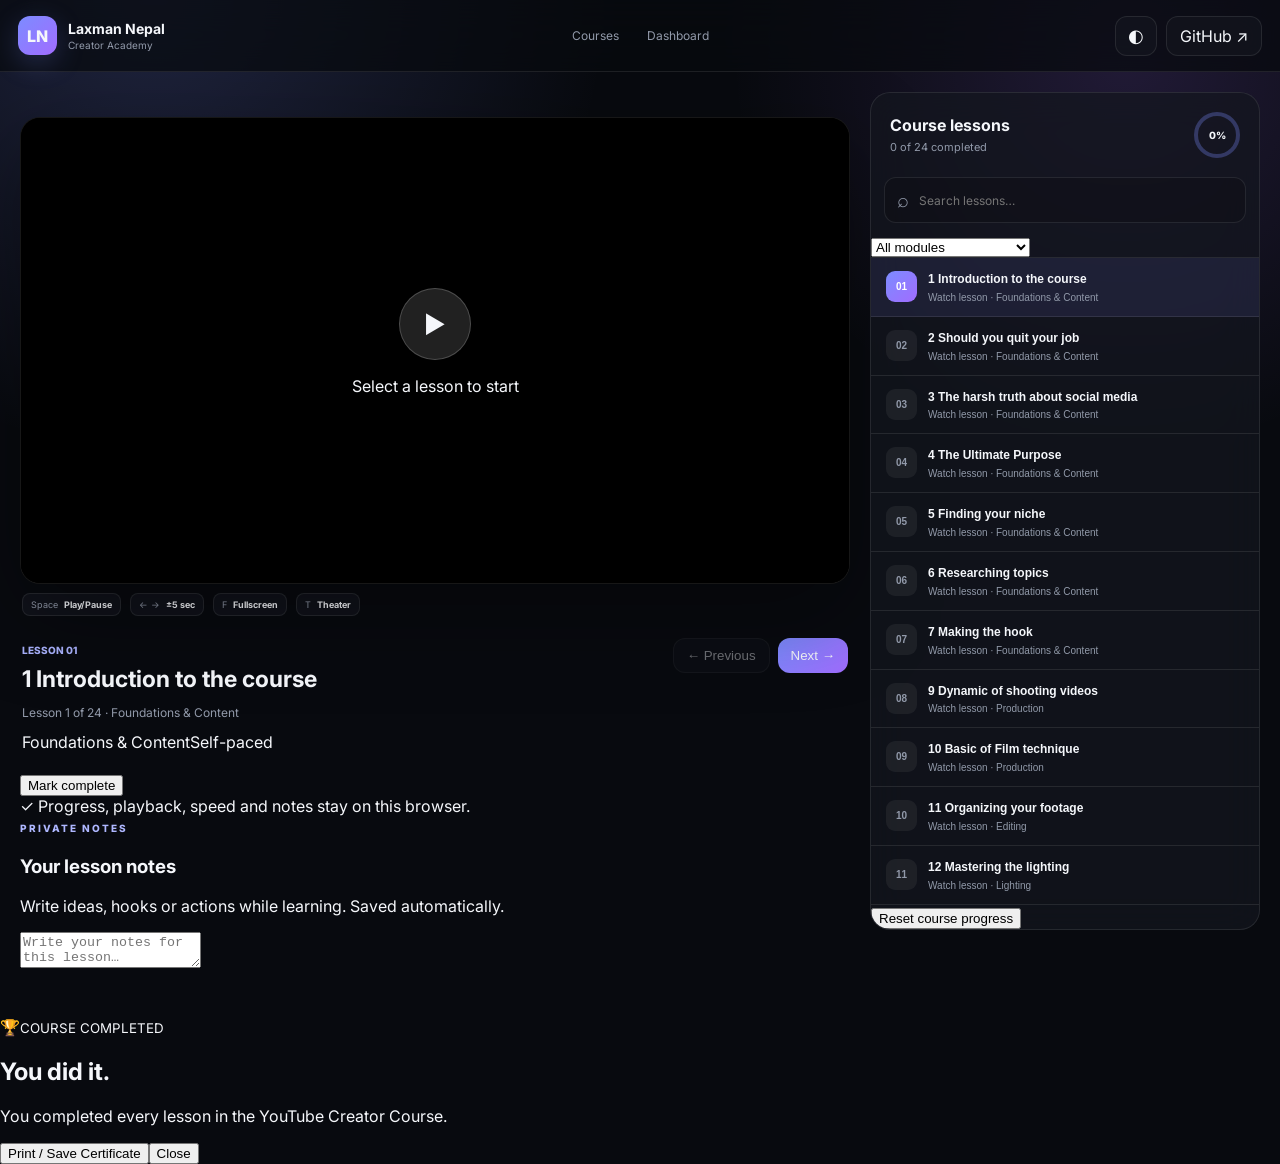
==== commit 69235b05: "feat: add advanced course player learning UI" ====
--- a/course/lesson.html
+++ b/course/lesson.html
@@ -1,61 +1 @@
-<!doctype html>
-<html lang="en">
-<head>
-<meta charset="utf-8">
-<meta name="viewport" content="width=device-width,initial-scale=1">
-<meta name="theme-color" content="#080a0f">
-<meta name="description" content="Laxman Nepal Creator Academy course lessons.">
-<title>YouTube Creator Course — Laxman Nepal</title>
-<link rel="preconnect" href="https://fonts.googleapis.com">
-<link rel="preconnect" href="https://fonts.gstatic.com" crossorigin>
-<link href="https://fonts.googleapis.com/css2?family=Inter:wght@400;500;600;700;800&family=Plus+Jakarta+Sans:wght@600;700;800&display=swap" rel="stylesheet">
-<link rel="stylesheet" href="style.css">
-<link rel="stylesheet" href="player.css">
-</head>
-<body>
-<header class="topbar">
-  <a class="brand" href="./"><span class="brandmark">LN</span><span><b>Laxman Nepal</b><small>Creator Academy</small></span></a>
-  <nav><a href="./">Courses</a><a href="./#about">About</a></nav>
-  <div class="top-actions"><button id="themeBtn" class="icon-btn" aria-label="Toggle theme">◐</button><a class="github" href="https://github.com/LaxmanNepal/Videos" target="_blank" rel="noopener">GitHub ↗</a></div>
-</header>
-<main class="shell">
-<section class="layout">
-  <div class="player-col">
-    <div class="video-wrap" id="videoWrap">
-      <video id="player" playsinline preload="metadata"></video>
-      <div id="playerOverlay" class="player-overlay"><div class="play-circle">▶</div><p>Select a lesson to start</p></div>
-      <div class="skip-hint" id="skipHint"></div>
-      <div class="video-toast" id="videoToast"></div>
-      <div class="video-controls" id="videoControls">
-        <button class="control-btn" id="playBtn" aria-label="Play or pause">▶</button>
-        <button class="control-btn seek-btn" id="back10Btn" aria-label="Back 10 seconds">↶<small>10</small></button>
-        <button class="control-btn seek-btn" id="forward10Btn" aria-label="Forward 10 seconds">↷<small>10</small></button>
-        <span class="time-display" id="timeDisplay">0:00 / 0:00</span>
-        <input class="seek" id="seek" type="range" min="0" max="1000" value="0" aria-label="Video progress">
-        <button class="control-btn" id="muteBtn" aria-label="Mute">🔊</button>
-        <button class="control-btn" id="speedBtn" aria-label="Playback speed">1×</button>
-        <button class="control-btn" id="pipBtn" aria-label="Picture in picture">▣</button>
-        <button class="control-btn" id="theaterBtn" aria-label="Theater mode">▭</button>
-        <button class="control-btn" id="fullscreenBtn" aria-label="Fullscreen">⛶</button>
-      </div>
-      <div class="speed-menu" id="speedMenu" role="menu">
-        <button data-speed="0.75">0.75×</button><button data-speed="1">1×</button><button data-speed="1.25">1.25×</button><button data-speed="1.5">1.5×</button><button data-speed="1.75">1.75×</button><button data-speed="2">2×</button>
-      </div>
-    </div>
-    <div class="player-shortcuts"><span>Space <b>Play/Pause</b></span><span>← → <b>±5 sec</b></span><span>F <b>Fullscreen</b></span><span>T <b>Theater</b></span></div>
-    <div class="lesson-head">
-      <div><span id="lessonNumber" class="pill">LESSON 01</span><h2 id="lessonTitle">Loading…</h2><p id="lessonMeta">YouTube Creator Course</p></div>
-      <div class="nav-buttons"><button id="prevBtn" class="nav-btn">← Previous</button><button id="nextBtn" class="nav-btn primary">Next →</button></div>
-    </div>
-    <div class="course-note"><span>✓</span><div><b>Your progress is saved automatically</b><p>Playback position and completed lessons are stored in this browser.</p></div></div>
-  </div>
-  <aside class="playlist">
-    <div class="playlist-top"><div><h3>Course lessons</h3><span id="playlistMeta">Loading…</span></div><div class="progress-ring" id="ring">0%</div></div>
-    <label class="search"><span>⌕</span><input id="search" type="search" placeholder="Search lessons…"></label>
-    <div id="lessonList" class="lesson-list"></div>
-  </aside>
-</section>
-</main>
-<script src="app.js"></script><script src="player-upgrade.js"></script>
-</body>
-</html>
+<!doctype html><html lang="en"><head><meta charset="utf-8"><meta name="viewport" content="width=device-width,initial-scale=1"><meta name="theme-color" content="#080a0f"><meta name="description" content="Laxman Nepal Creator Academy course lessons."><meta name="apple-mobile-web-app-capable" content="yes"><title>YouTube Creator Course — Laxman Nepal</title><link rel="preconnect" href="https://fonts.googleapis.com"><link rel="preconnect" href="https://fonts.gstatic.com" crossorigin><link href="https://fonts.googleapis.com/css2?family=Inter:wght@400;500;600;700;800&family=Plus+Jakarta+Sans:wght@600;700;800&display=swap" rel="stylesheet"><link rel="stylesheet" href="style.css"><link rel="stylesheet" href="player.css"><link rel="manifest" href="manifest.webmanifest"></head><body><header class="topbar"><a class="brand" href="./"><span class="brandmark">LN</span><span><b>Laxman Nepal</b><small>Creator Academy</small></span></a><nav><a href="./">Courses</a><a href="./#dashboard">Dashboard</a></nav><div class="top-actions"><button id="themeBtn" class="icon-btn" aria-label="Toggle theme">◐</button><a class="github" href="https://github.com/LaxmanNepal/Videos" target="_blank" rel="noopener">GitHub ↗</a></div></header><main class="shell"><section class="layout"><div class="player-col"><div class="video-wrap" id="videoWrap"><video id="player" playsinline preload="metadata"></video><div id="playerOverlay" class="player-overlay"><div class="play-circle">▶</div><p>Select a lesson to start</p></div><div class="player-loader"><i></i><span>Loading video…</span></div><div class="skip-hint" id="skipHint"></div><div class="video-toast" id="videoToast"></div><div class="resume-box" id="resumeBox"><span>Resume lesson</span><b>Continue from <strong id="resumeTime">0:00</strong></b><div><button id="resumeRestart">Start over</button><button id="resumeContinue" class="primary">Continue ▶</button></div></div><div class="end-screen" id="endScreen"><span class="end-check">✓</span><small>LESSON COMPLETE</small><h3 id="endNextTitle">Up next</h3><p>Next lesson starts in <b id="endCountdown">6</b>s</p><div><button id="endCancel">Stay here</button><button id="endNext" class="primary">Next lesson →</button></div></div><div class="video-controls" id="videoControls"><button class="control-btn" id="playBtn" aria-label="Play or pause">▶</button><button class="control-btn seek-btn" id="back10Btn" aria-label="Back 10 seconds">↶<small>10</small></button><button class="control-btn seek-btn" id="forward10Btn" aria-label="Forward 10 seconds">↷<small>10</small></button><span class="time-display" id="timeDisplay">0:00 / 0:00</span><input class="seek" id="seek" type="range" min="0" max="1000" value="0" aria-label="Video progress"><button class="control-btn" id="muteBtn" aria-label="Mute">🔊</button><button class="control-btn" id="speedBtn" aria-label="Playback speed">1×</button><button class="control-btn" id="pipBtn" aria-label="Picture in picture">▣</button><button class="control-btn" id="theaterBtn" aria-label="Theater mode">▭</button><button class="control-btn" id="fullscreenBtn" aria-label="Fullscreen">⛶</button></div><div class="speed-menu" id="speedMenu" role="menu"><button data-speed="0.75">0.75×</button><button data-speed="1">1×</button><button data-speed="1.25">1.25×</button><button data-speed="1.5">1.5×</button><button data-speed="1.75">1.75×</button><button data-speed="2">2×</button></div></div><div class="player-shortcuts"><span>Space <b>Play/Pause</b></span><span>← → <b>±5 sec</b></span><span>F <b>Fullscreen</b></span><span>T <b>Theater</b></span></div><div class="lesson-head"><div><span id="lessonNumber" class="pill">LESSON 01</span><h2 id="lessonTitle">Loading…</h2><p id="lessonMeta">YouTube Creator Course</p><div class="lesson-tags"><span id="lessonModule">Foundations & Content</span><span>Self-paced</span></div></div><div class="nav-buttons"><button id="prevBtn" class="nav-btn">← Previous</button><button id="nextBtn" class="nav-btn primary">Next →</button></div></div><div class="lesson-actions"><button id="lessonDoneBtn" class="complete-btn">Mark complete</button><div class="lesson-tip">✓ Progress, playback, speed and notes stay on this browser.</div></div><section class="notes-panel"><div><span class="section-kicker">PRIVATE NOTES</span><h3>Your lesson notes</h3><p>Write ideas, hooks or actions while learning. Saved automatically.</p></div><textarea id="notes" placeholder="Write your notes for this lesson…"></textarea></section></div><aside class="playlist"><div class="playlist-top"><div><h3>Course lessons</h3><span id="playlistMeta">Loading…</span></div><div class="progress-ring" id="ring">0%</div></div><label class="search"><span>⌕</span><input id="search" type="search" placeholder="Search lessons…"></label><select id="moduleFilter" class="module-filter"><option value="all">All modules</option><option>Foundations & Content</option><option>Production</option><option>Lighting</option><option>Audio</option><option>Editing</option><option>Growth & Monetization</option></select><div id="lessonList" class="lesson-list"></div><button id="clearProgress" class="reset-progress">Reset course progress</button></aside></section></main><section class="certificate" id="certificate"><div class="certificate-card"><span class="certificate-icon">🏆</span><small>COURSE COMPLETED</small><h2>You did it.</h2><p>You completed every lesson in the YouTube Creator Course.</p><button onclick="window.print()" class="primary">Print / Save Certificate</button><button onclick="document.getElementById('certificate').classList.remove('show')">Close</button></div></section><script src="app.js"></script><script src="player-upgrade.js"></script><script>if('serviceWorker' in navigator)navigator.serviceWorker.register('./sw.js').catch(()=>{});</script></body></html>
--- a/course/player.css
+++ b/course/player.css
@@ -0,0 +1 @@
+.player-shortcuts{display:flex;gap:9px;flex-wrap:wrap;padding:9px 2px 0;color:var(--muted);font-size:9px}.player-shortcuts span{padding:5px 8px;border:1px solid var(--line);border-radius:8px;background:var(--surface)}.player-shortcuts b{color:var(--text);font-weight:700;margin-left:3px}.seek-btn{position:relative;font-size:14px!important}.seek-btn small{position:absolute;font-size:6px;font-weight:800;bottom:5px;right:5px}.skip-hint{position:absolute;left:50%;top:50%;z-index:8;transform:translate(-50%,-50%) scale(.8);padding:11px 16px;border-radius:15px;background:rgba(8,10,15,.82);border:1px solid rgba(255,255,255,.15);backdrop-filter:blur(16px);color:#fff;font-size:14px;font-weight:800;opacity:0;pointer-events:none}.skip-hint.show{animation:skipPop .65s ease}.video-wrap:fullscreen{border-radius:0}.video-wrap:fullscreen .video-controls{padding-bottom:18px}.video-wrap.theater .player-shortcuts{display:none}@keyframes skipPop{0%{opacity:0;transform:translate(-50%,-50%) scale(.75)}20%{opacity:1;transform:translate(-50%,-50%) scale(1)}70%{opacity:1;transform:translate(-50%,-50%) scale(1)}100%{opacity:0;transform:translate(-50%,-50%) scale(.92)}}@media(max-width:700px){.player-shortcuts{display:none}.seek-btn{display:grid}.video-controls{padding-top:30px}.video-wrap{box-shadow:0 20px 55px rgba(0,0,0,.3)}}
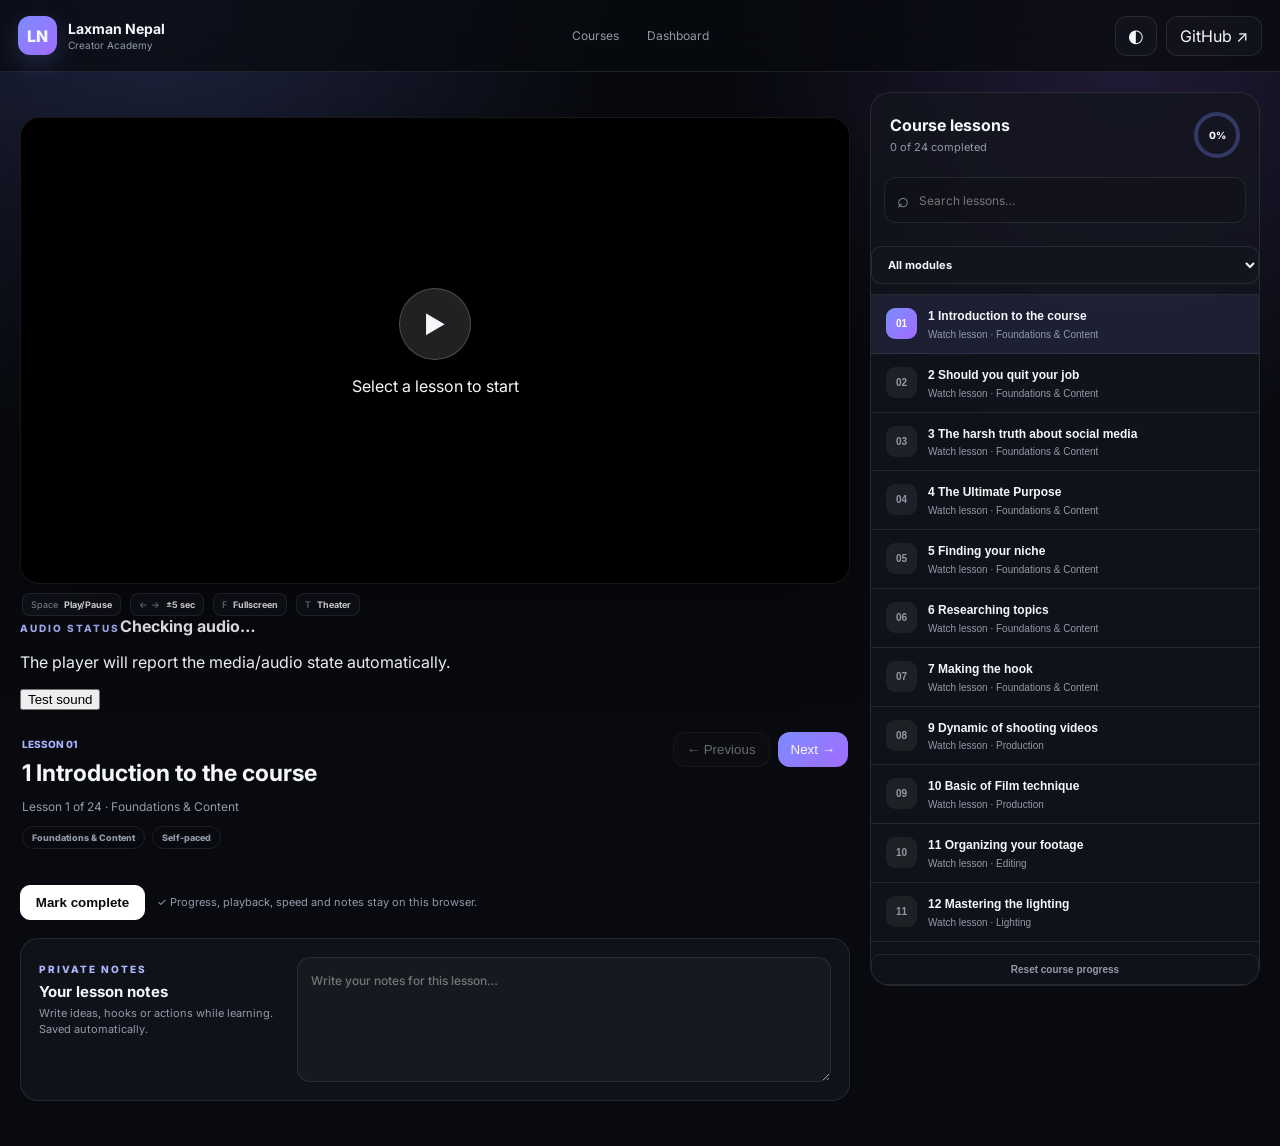
==== commit 7d040b9d: "Add visible audio diagnostics and sound test to course player" ====
--- a/course/lesson.html
+++ b/course/lesson.html
@@ -1 +1 @@
-<!doctype html><html lang="en"><head><meta charset="utf-8"><meta name="viewport" content="width=device-width,initial-scale=1"><meta name="theme-color" content="#080a0f"><meta name="description" content="Laxman Nepal Creator Academy course lessons."><meta name="apple-mobile-web-app-capable" content="yes"><title>YouTube Creator Course — Laxman Nepal</title><link rel="preconnect" href="https://fonts.googleapis.com"><link rel="preconnect" href="https://fonts.gstatic.com" crossorigin><link href="https://fonts.googleapis.com/css2?family=Inter:wght@400;500;600;700;800&family=Plus+Jakarta+Sans:wght@600;700;800&display=swap" rel="stylesheet"><link rel="stylesheet" href="style.css"><link rel="stylesheet" href="player.css"><link rel="manifest" href="manifest.webmanifest"></head><body><header class="topbar"><a class="brand" href="./"><span class="brandmark">LN</span><span><b>Laxman Nepal</b><small>Creator Academy</small></span></a><nav><a href="./">Courses</a><a href="./#dashboard">Dashboard</a></nav><div class="top-actions"><button id="themeBtn" class="icon-btn" aria-label="Toggle theme">◐</button><a class="github" href="https://github.com/LaxmanNepal/Videos" target="_blank" rel="noopener">GitHub ↗</a></div></header><main class="shell"><section class="layout"><div class="player-col"><div class="video-wrap" id="videoWrap"><video id="player" playsinline preload="metadata"></video><div id="playerOverlay" class="player-overlay"><div class="play-circle">▶</div><p>Select a lesson to start</p></div><div class="player-loader"><i></i><span>Loading video…</span></div><div class="skip-hint" id="skipHint"></div><div class="video-toast" id="videoToast"></div><div class="resume-box" id="resumeBox"><span>Resume lesson</span><b>Continue from <strong id="resumeTime">0:00</strong></b><div><button id="resumeRestart">Start over</button><button id="resumeContinue" class="primary">Continue ▶</button></div></div><div class="end-screen" id="endScreen"><span class="end-check">✓</span><small>LESSON COMPLETE</small><h3 id="endNextTitle">Up next</h3><p>Next lesson starts in <b id="endCountdown">6</b>s</p><div><button id="endCancel">Stay here</button><button id="endNext" class="primary">Next lesson →</button></div></div><div class="video-controls" id="videoControls"><button class="control-btn" id="playBtn" aria-label="Play or pause">▶</button><button class="control-btn seek-btn" id="back10Btn" aria-label="Back 10 seconds">↶<small>10</small></button><button class="control-btn seek-btn" id="forward10Btn" aria-label="Forward 10 seconds">↷<small>10</small></button><span class="time-display" id="timeDisplay">0:00 / 0:00</span><input class="seek" id="seek" type="range" min="0" max="1000" value="0" aria-label="Video progress"><button class="control-btn" id="muteBtn" aria-label="Mute">🔊</button><button class="control-btn" id="speedBtn" aria-label="Playback speed">1×</button><button class="control-btn" id="pipBtn" aria-label="Picture in picture">▣</button><button class="control-btn" id="theaterBtn" aria-label="Theater mode">▭</button><button class="control-btn" id="fullscreenBtn" aria-label="Fullscreen">⛶</button></div><div class="speed-menu" id="speedMenu" role="menu"><button data-speed="0.75">0.75×</button><button data-speed="1">1×</button><button data-speed="1.25">1.25×</button><button data-speed="1.5">1.5×</button><button data-speed="1.75">1.75×</button><button data-speed="2">2×</button></div></div><div class="player-shortcuts"><span>Space <b>Play/Pause</b></span><span>← → <b>±5 sec</b></span><span>F <b>Fullscreen</b></span><span>T <b>Theater</b></span></div><div class="lesson-head"><div><span id="lessonNumber" class="pill">LESSON 01</span><h2 id="lessonTitle">Loading…</h2><p id="lessonMeta">YouTube Creator Course</p><div class="lesson-tags"><span id="lessonModule">Foundations & Content</span><span>Self-paced</span></div></div><div class="nav-buttons"><button id="prevBtn" class="nav-btn">← Previous</button><button id="nextBtn" class="nav-btn primary">Next →</button></div></div><div class="lesson-actions"><button id="lessonDoneBtn" class="complete-btn">Mark complete</button><div class="lesson-tip">✓ Progress, playback, speed and notes stay on this browser.</div></div><section class="notes-panel"><div><span class="section-kicker">PRIVATE NOTES</span><h3>Your lesson notes</h3><p>Write ideas, hooks or actions while learning. Saved automatically.</p></div><textarea id="notes" placeholder="Write your notes for this lesson…"></textarea></section></div><aside class="playlist"><div class="playlist-top"><div><h3>Course lessons</h3><span id="playlistMeta">Loading…</span></div><div class="progress-ring" id="ring">0%</div></div><label class="search"><span>⌕</span><input id="search" type="search" placeholder="Search lessons…"></label><select id="moduleFilter" class="module-filter"><option value="all">All modules</option><option>Foundations & Content</option><option>Production</option><option>Lighting</option><option>Audio</option><option>Editing</option><option>Growth & Monetization</option></select><div id="lessonList" class="lesson-list"></div><button id="clearProgress" class="reset-progress">Reset course progress</button></aside></section></main><section class="certificate" id="certificate"><div class="certificate-card"><span class="certificate-icon">🏆</span><small>COURSE COMPLETED</small><h2>You did it.</h2><p>You completed every lesson in the YouTube Creator Course.</p><button onclick="window.print()" class="primary">Print / Save Certificate</button><button onclick="document.getElementById('certificate').classList.remove('show')">Close</button></div></section><script src="app.js"></script><script src="player-upgrade.js"></script><script>if('serviceWorker' in navigator)navigator.serviceWorker.register('./sw.js').catch(()=>{});</script></body></html>+<!doctype html><html lang="en"><head><meta charset="utf-8"><meta name="viewport" content="width=device-width,initial-scale=1"><meta name="theme-color" content="#080a0f"><meta name="description" content="Laxman Nepal Creator Academy course lessons."><meta name="apple-mobile-web-app-capable" content="yes"><title>YouTube Creator Course — Laxman Nepal</title><link rel="preconnect" href="https://fonts.googleapis.com"><link rel="preconnect" href="https://fonts.gstatic.com" crossorigin><link href="https://fonts.googleapis.com/css2?family=Inter:wght@400;500;600;700;800&family=Plus+Jakarta+Sans:wght@600;700;800&display=swap" rel="stylesheet"><link rel="stylesheet" href="style.css"><link rel="stylesheet" href="player.css"><link rel="manifest" href="manifest.webmanifest"></head><body><header class="topbar"><a class="brand" href="./"><span class="brandmark">LN</span><span><b>Laxman Nepal</b><small>Creator Academy</small></span></a><nav><a href="./">Courses</a><a href="./#dashboard">Dashboard</a></nav><div class="top-actions"><button id="themeBtn" class="icon-btn" aria-label="Toggle theme">◐</button><a class="github" href="https://github.com/LaxmanNepal/Videos" target="_blank" rel="noopener">GitHub ↗</a></div></header><main class="shell"><section class="layout"><div class="player-col"><div class="video-wrap" id="videoWrap"><video id="player" playsinline preload="metadata"></video><div id="playerOverlay" class="player-overlay"><div class="play-circle">▶</div><p>Select a lesson to start</p></div><div class="player-loader"><i></i><span>Loading video…</span></div><div class="skip-hint" id="skipHint"></div><div class="video-toast" id="videoToast"></div><div class="resume-box" id="resumeBox"><span>Resume lesson</span><b>Continue from <strong id="resumeTime">0:00</strong></b><div><button id="resumeRestart">Start over</button><button id="resumeContinue" class="primary">Continue ▶</button></div></div><div class="end-screen" id="endScreen"><span class="end-check">✓</span><small>LESSON COMPLETE</small><h3 id="endNextTitle">Up next</h3><p>Next lesson starts in <b id="endCountdown">6</b>s</p><div><button id="endCancel">Stay here</button><button id="endNext" class="primary">Next lesson →</button></div></div><div class="video-controls" id="videoControls"><button class="control-btn" id="playBtn" aria-label="Play or pause">▶</button><button class="control-btn seek-btn" id="back10Btn" aria-label="Back 10 seconds">↶<small>10</small></button><button class="control-btn seek-btn" id="forward10Btn" aria-label="Forward 10 seconds">↷<small>10</small></button><span class="time-display" id="timeDisplay">0:00 / 0:00</span><input class="seek" id="seek" type="range" min="0" max="1000" value="0" aria-label="Video progress"><button class="control-btn" id="muteBtn" aria-label="Mute">🔊</button><button class="control-btn" id="speedBtn" aria-label="Playback speed">1×</button><button class="control-btn" id="pipBtn" aria-label="Picture in picture">▣</button><button class="control-btn" id="theaterBtn" aria-label="Theater mode">▭</button><button class="control-btn" id="fullscreenBtn" aria-label="Fullscreen">⛶</button></div><div class="speed-menu" id="speedMenu" role="menu"><button data-speed="0.75">0.75×</button><button data-speed="1">1×</button><button data-speed="1.25">1.25×</button><button data-speed="1.5">1.5×</button><button data-speed="1.75">1.75×</button><button data-speed="2">2×</button></div></div><div class="player-shortcuts"><span>Space <b>Play/Pause</b></span><span>← → <b>±5 sec</b></span><span>F <b>Fullscreen</b></span><span>T <b>Theater</b></span></div><div class="audio-diagnostic" id="audioDiagnostic"><div><span class="section-kicker">AUDIO STATUS</span><strong id="audioStatus">Checking audio…</strong><p id="audioDetail">The player will report the media/audio state automatically.</p></div><button id="audioTestBtn" class="audio-test">Test sound</button></div><div class="lesson-head"><div><span id="lessonNumber" class="pill">LESSON 01</span><h2 id="lessonTitle">Loading…</h2><p id="lessonMeta">YouTube Creator Course</p><div class="lesson-tags"><span id="lessonModule">Foundations & Content</span><span>Self-paced</span></div></div><div class="nav-buttons"><button id="prevBtn" class="nav-btn">← Previous</button><button id="nextBtn" class="nav-btn primary">Next →</button></div></div><div class="lesson-actions"><button id="lessonDoneBtn" class="complete-btn">Mark complete</button><div class="lesson-tip">✓ Progress, playback, speed and notes stay on this browser.</div></div><section class="notes-panel"><div><span class="section-kicker">PRIVATE NOTES</span><h3>Your lesson notes</h3><p>Write ideas, hooks or actions while learning. Saved automatically.</p></div><textarea id="notes" placeholder="Write your notes for this lesson…"></textarea></section></div><aside class="playlist"><div class="playlist-top"><div><h3>Course lessons</h3><span id="playlistMeta">Loading…</span></div><div class="progress-ring" id="ring">0%</div></div><label class="search"><span>⌕</span><input id="search" type="search" placeholder="Search lessons…"></label><select id="moduleFilter" class="module-filter"><option value="all">All modules</option><option>Foundations & Content</option><option>Production</option><option>Lighting</option><option>Audio</option><option>Editing</option><option>Growth & Monetization</option></select><div id="lessonList" class="lesson-list"></div><button id="clearProgress" class="reset-progress">Reset course progress</button></aside></section></main><section class="certificate" id="certificate"><div class="certificate-card"><span class="certificate-icon">🏆</span><small>COURSE COMPLETED</small><h2>You did it.</h2><p>You completed every lesson in the YouTube Creator Course.</p><button onclick="window.print()" class="primary">Print / Save Certificate</button><button onclick="document.getElementById('certificate').classList.remove('show')">Close</button></div></section><script src="app.js"></script><script src="player-upgrade.js"></script><script>if('serviceWorker' in navigator)navigator.serviceWorker.register('./sw.js').catch(()=>{});</script></body></html>
--- a/course/player.css
+++ b/course/player.css
@@ -1 +1 @@
-.player-shortcuts{display:flex;gap:9px;flex-wrap:wrap;padding:9px 2px 0;color:var(--muted);font-size:9px}.player-shortcuts span{padding:5px 8px;border:1px solid var(--line);border-radius:8px;background:var(--surface)}.player-shortcuts b{color:var(--text);font-weight:700;margin-left:3px}.seek-btn{position:relative;font-size:14px!important}.seek-btn small{position:absolute;font-size:6px;font-weight:800;bottom:5px;right:5px}.skip-hint{position:absolute;left:50%;top:50%;z-index:8;transform:translate(-50%,-50%) scale(.8);padding:11px 16px;border-radius:15px;background:rgba(8,10,15,.82);border:1px solid rgba(255,255,255,.15);backdrop-filter:blur(16px);color:#fff;font-size:14px;font-weight:800;opacity:0;pointer-events:none}.skip-hint.show{animation:skipPop .65s ease}.video-wrap:fullscreen{border-radius:0}.video-wrap:fullscreen .video-controls{padding-bottom:18px}.video-wrap.theater .player-shortcuts{display:none}@keyframes skipPop{0%{opacity:0;transform:translate(-50%,-50%) scale(.75)}20%{opacity:1;transform:translate(-50%,-50%) scale(1)}70%{opacity:1;transform:translate(-50%,-50%) scale(1)}100%{opacity:0;transform:translate(-50%,-50%) scale(.92)}}@media(max-width:700px){.player-shortcuts{display:none}.seek-btn{display:grid}.video-controls{padding-top:30px}.video-wrap{box-shadow:0 20px 55px rgba(0,0,0,.3)}}
+.player-shortcuts{display:flex;gap:9px;flex-wrap:wrap;padding:9px 2px 0;color:var(--muted);font-size:9px}.player-shortcuts span{padding:5px 8px;border:1px solid var(--line);border-radius:8px;background:var(--surface)}.player-shortcuts b{color:var(--text);font-weight:700;margin-left:3px}.seek-btn{position:relative;font-size:14px!important}.seek-btn small{position:absolute;font-size:6px;font-weight:800;bottom:5px;right:5px}.skip-hint{position:absolute;left:50%;top:50%;z-index:20;transform:translate(-50%,-50%) scale(.8);padding:11px 16px;border-radius:15px;background:rgba(8,10,15,.82);border:1px solid rgba(255,255,255,.15);backdrop-filter:blur(16px);color:#fff;font-size:14px;font-weight:800;opacity:0;pointer-events:none}.skip-hint.show{animation:skipPop .65s ease}.video-wrap:fullscreen{border-radius:0}.video-wrap:fullscreen .video-controls{padding-bottom:18px}.video-wrap.theater .player-shortcuts{display:none}.player-loader{position:absolute;inset:0;z-index:7;display:flex;flex-direction:column;align-items:center;justify-content:center;gap:12px;background:rgba(5,7,11,.42);backdrop-filter:blur(3px);opacity:0;pointer-events:none;transition:.2s}.video-wrap.buffering .player-loader{opacity:1}.player-loader i{width:34px;height:34px;border:3px solid rgba(255,255,255,.22);border-top-color:#fff;border-radius:50%;animation:spin .75s linear infinite}.player-loader span{font-size:12px;font-weight:700;color:#fff}.resume-box,.end-screen{position:absolute;left:50%;top:50%;z-index:18;width:min(390px,calc(100% - 28px));transform:translate(-50%,-46%) scale(.96);padding:24px;border:1px solid rgba(255,255,255,.16);border-radius:22px;background:rgba(12,15,22,.88);box-shadow:0 25px 80px rgba(0,0,0,.45);backdrop-filter:blur(22px);color:#fff;opacity:0;visibility:hidden;pointer-events:none;transition:.22s ease;text-align:center}.resume-box.show,.end-screen.show{opacity:1;visibility:visible;pointer-events:auto;transform:translate(-50%,-50%) scale(1)}.resume-box span,.end-screen small{display:block;color:#aeb7c8;font-size:10px;font-weight:800;letter-spacing:.14em}.resume-box>b{display:block;font-size:18px;margin:8px 0 18px}.resume-box strong{color:#fff}.resume-box button,.end-screen button,.complete-btn{border:1px solid var(--line);background:var(--surface);color:var(--text);border-radius:10px;padding:9px 13px;font-weight:800;cursor:pointer}.resume-box .primary,.end-screen .primary,.complete-btn{background:#fff;color:#080a0f;border-color:#fff}.resume-box button+button,.end-screen button+button{margin-left:7px}.end-check{display:grid;place-items:center;width:50px;height:50px;margin:0 auto 12px;border-radius:50%;background:#fff;color:#080a0f;font-size:24px;font-weight:900}.end-screen h3{margin:9px 0 4px;font-size:20px}.end-screen p{margin:0 0 18px;color:#aeb7c8;font-size:12px}.end-screen p b{color:#fff}.lesson-tags{display:flex;gap:7px;flex-wrap:wrap;margin-top:10px}.lesson-tags span{padding:5px 9px;border:1px solid var(--line);border-radius:999px;color:var(--muted);font-size:9px;font-weight:800}.lesson-actions{display:flex;align-items:center;gap:12px;margin-top:14px}.complete-btn{min-width:125px}.complete-btn.is-done{background:rgba(255,255,255,.1);color:var(--text);border-color:var(--line)}.lesson-tip{font-size:11px;color:var(--muted)}.notes-panel{display:grid;grid-template-columns:240px 1fr;gap:18px;margin-top:18px;padding:18px;border:1px solid var(--line);border-radius:18px;background:var(--surface)}.notes-panel h3{margin:5px 0 4px;font-size:15px}.notes-panel p{margin:0;color:var(--muted);font-size:11px;line-height:1.5}.notes-panel textarea{width:100%;min-height:125px;resize:vertical;border:1px solid var(--line);border-radius:13px;background:rgba(255,255,255,.03);color:var(--text);padding:13px;outline:none;font:500 12px/1.6 Inter,sans-serif}.notes-panel textarea:focus{border-color:rgba(255,255,255,.35)}.module-filter{width:100%;margin:10px 0;padding:10px 12px;border:1px solid var(--line);border-radius:10px;background:var(--surface);color:var(--text);font:700 11px Inter,sans-serif;outline:none}.reset-progress{width:100%;margin-top:10px;padding:9px;border:1px solid var(--line);border-radius:9px;background:transparent;color:var(--muted);font-size:10px;font-weight:700;cursor:pointer}.certificate{position:fixed;inset:0;z-index:100;display:grid;place-items:center;padding:20px;background:rgba(3,5,8,.72);backdrop-filter:blur(18px);opacity:0;visibility:hidden;transition:.25s}.certificate.show{opacity:1;visibility:visible}.certificate-card{width:min(470px,100%);padding:34px;text-align:center;border:1px solid rgba(255,255,255,.18);border-radius:26px;background:var(--surface);box-shadow:0 30px 100px rgba(0,0,0,.5)}.certificate-icon{font-size:42px}.certificate-card small{display:block;margin-top:10px;color:var(--muted);font-size:10px;font-weight:900;letter-spacing:.18em}.certificate-card h2{font-size:34px;margin:7px 0}.certificate-card p{color:var(--muted);font-size:13px}.certificate-card button{margin:6px 3px;padding:10px 15px;border-radius:10px;border:1px solid var(--line);background:var(--surface);color:var(--text);font-weight:800;cursor:pointer}.certificate-card .primary{background:#fff;color:#080a0f}.academy-dashboard{padding-top:10px}.academy-dashboard .section-head{align-items:end}.dashboard-link{font-size:12px;font-weight:800;color:var(--text);text-decoration:none}.dash-grid{display:grid;grid-template-columns:1.25fr 1fr 1fr;gap:14px}.dash-card{padding:20px;border:1px solid var(--line);border-radius:20px;background:var(--surface);box-shadow:0 12px 40px rgba(0,0,0,.08)}.dash-label{font-size:9px;letter-spacing:.14em;font-weight:900;color:var(--muted)}.dash-card h3{margin:8px 0 14px;font-size:16px}.dash-main>strong{display:block;font:800 40px/1 'Plus Jakarta Sans',sans-serif;margin:13px 0}.dash-track{height:8px;border-radius:999px;background:rgba(127,127,127,.18);overflow:hidden}.dash-track i{display:block;width:0;height:100%;border-radius:inherit;background:var(--text);transition:width .5s ease}.dash-stats{display:flex;justify-content:space-between;gap:8px;margin-top:13px;color:var(--muted);font-size:10px}.dash-stats b{color:var(--text)}.module-pills{display:flex;gap:7px;flex-wrap:wrap}.module-pills span{padding:7px 9px;border:1px solid var(--line);border-radius:999px;font-size:10px;font-weight:700}.dash-card ul{padding-left:18px;margin:8px 0;color:var(--muted);font-size:11px;line-height:1.8}.dash-card li::marker{color:var(--text)}@keyframes skipPop{0%{opacity:0;transform:translate(-50%,-50%) scale(.75)}20%{opacity:1;transform:translate(-50%,-50%) scale(1)}70%{opacity:1;transform:translate(-50%,-50%) scale(1)}100%{opacity:0;transform:translate(-50%,-50%) scale(.92)}}@keyframes spin{to{transform:rotate(360deg)}}@media(max-width:900px){.dash-grid{grid-template-columns:1fr 1fr}.dash-main{grid-column:1/-1}}@media(max-width:700px){.player-shortcuts{display:none}.seek-btn{display:grid}.video-controls{padding-top:30px}.video-wrap{box-shadow:0 20px 55px rgba(0,0,0,.3)}.lesson-actions{align-items:flex-start;flex-direction:column}.notes-panel{grid-template-columns:1fr}.resume-box,.end-screen{padding:20px}.end-screen h3{font-size:17px}.dash-grid{grid-template-columns:1fr}.dash-main{grid-column:auto}.dash-stats{flex-wrap:wrap}}
